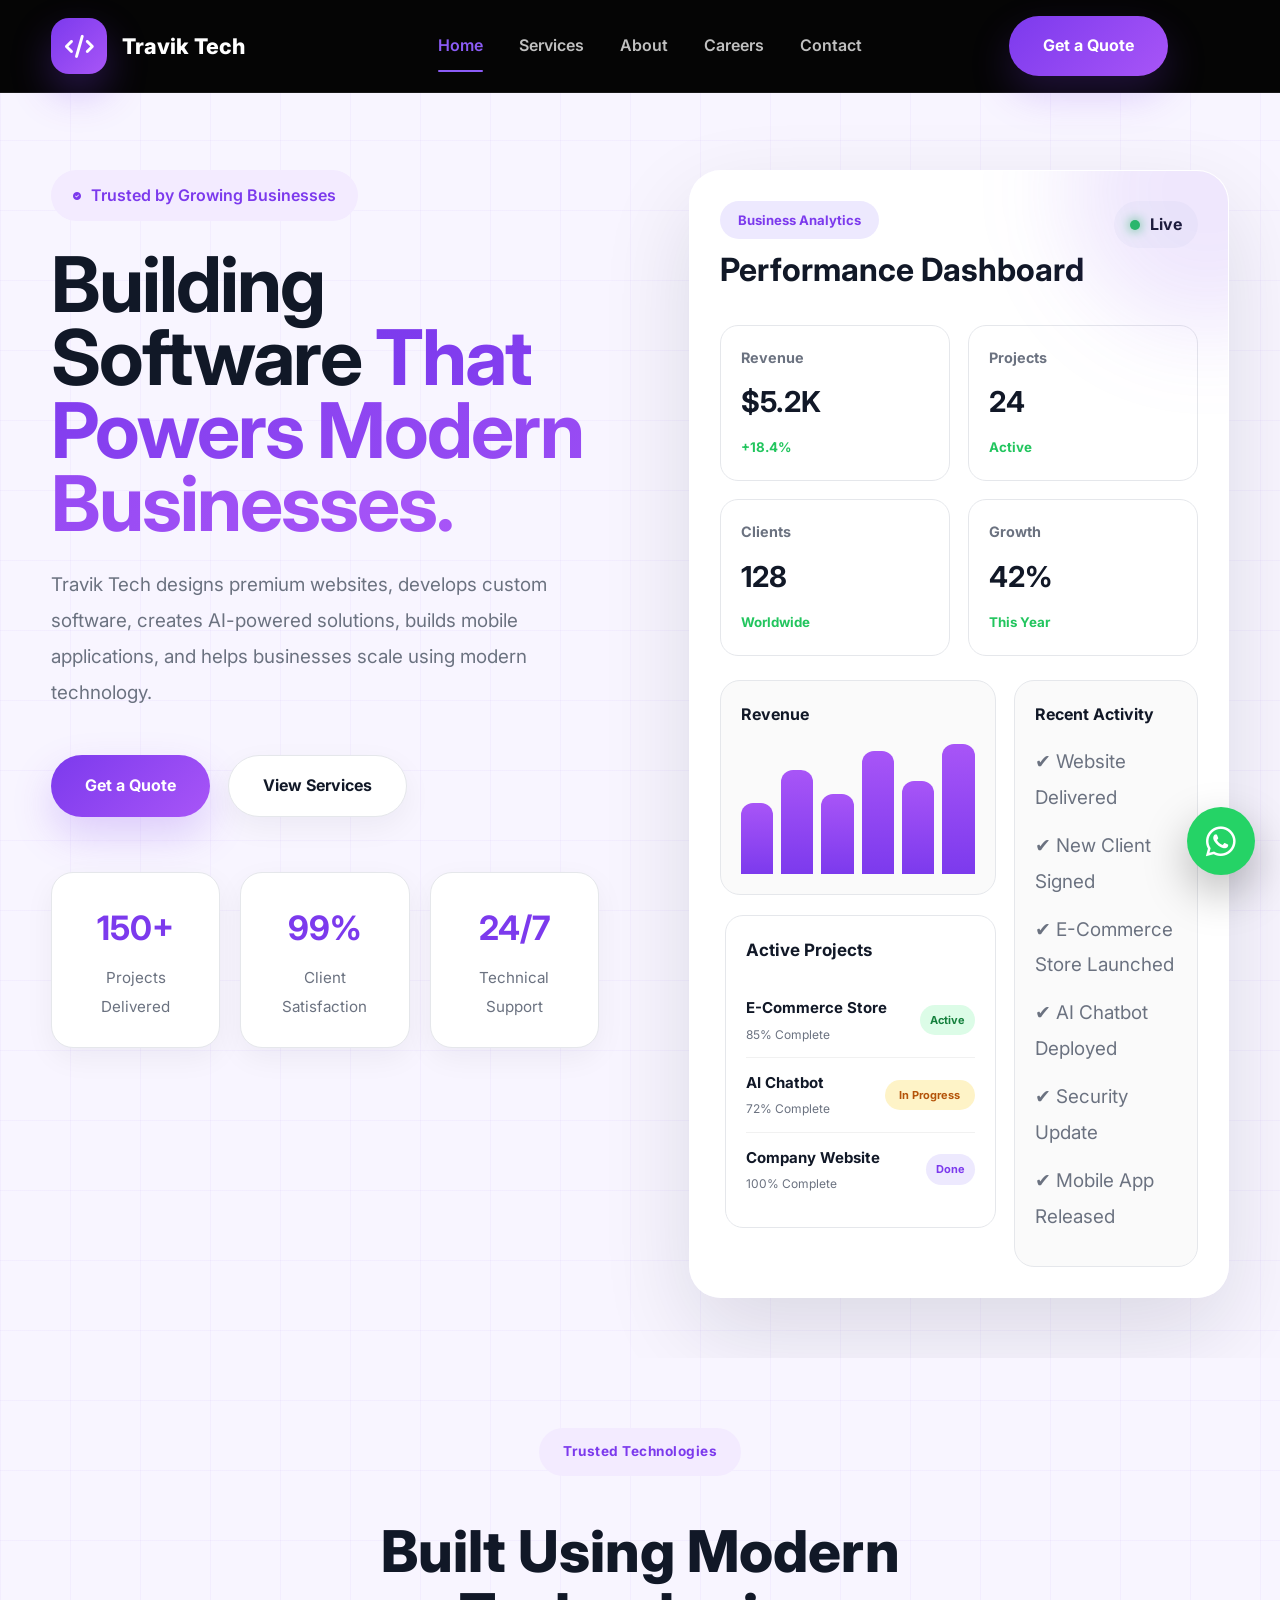
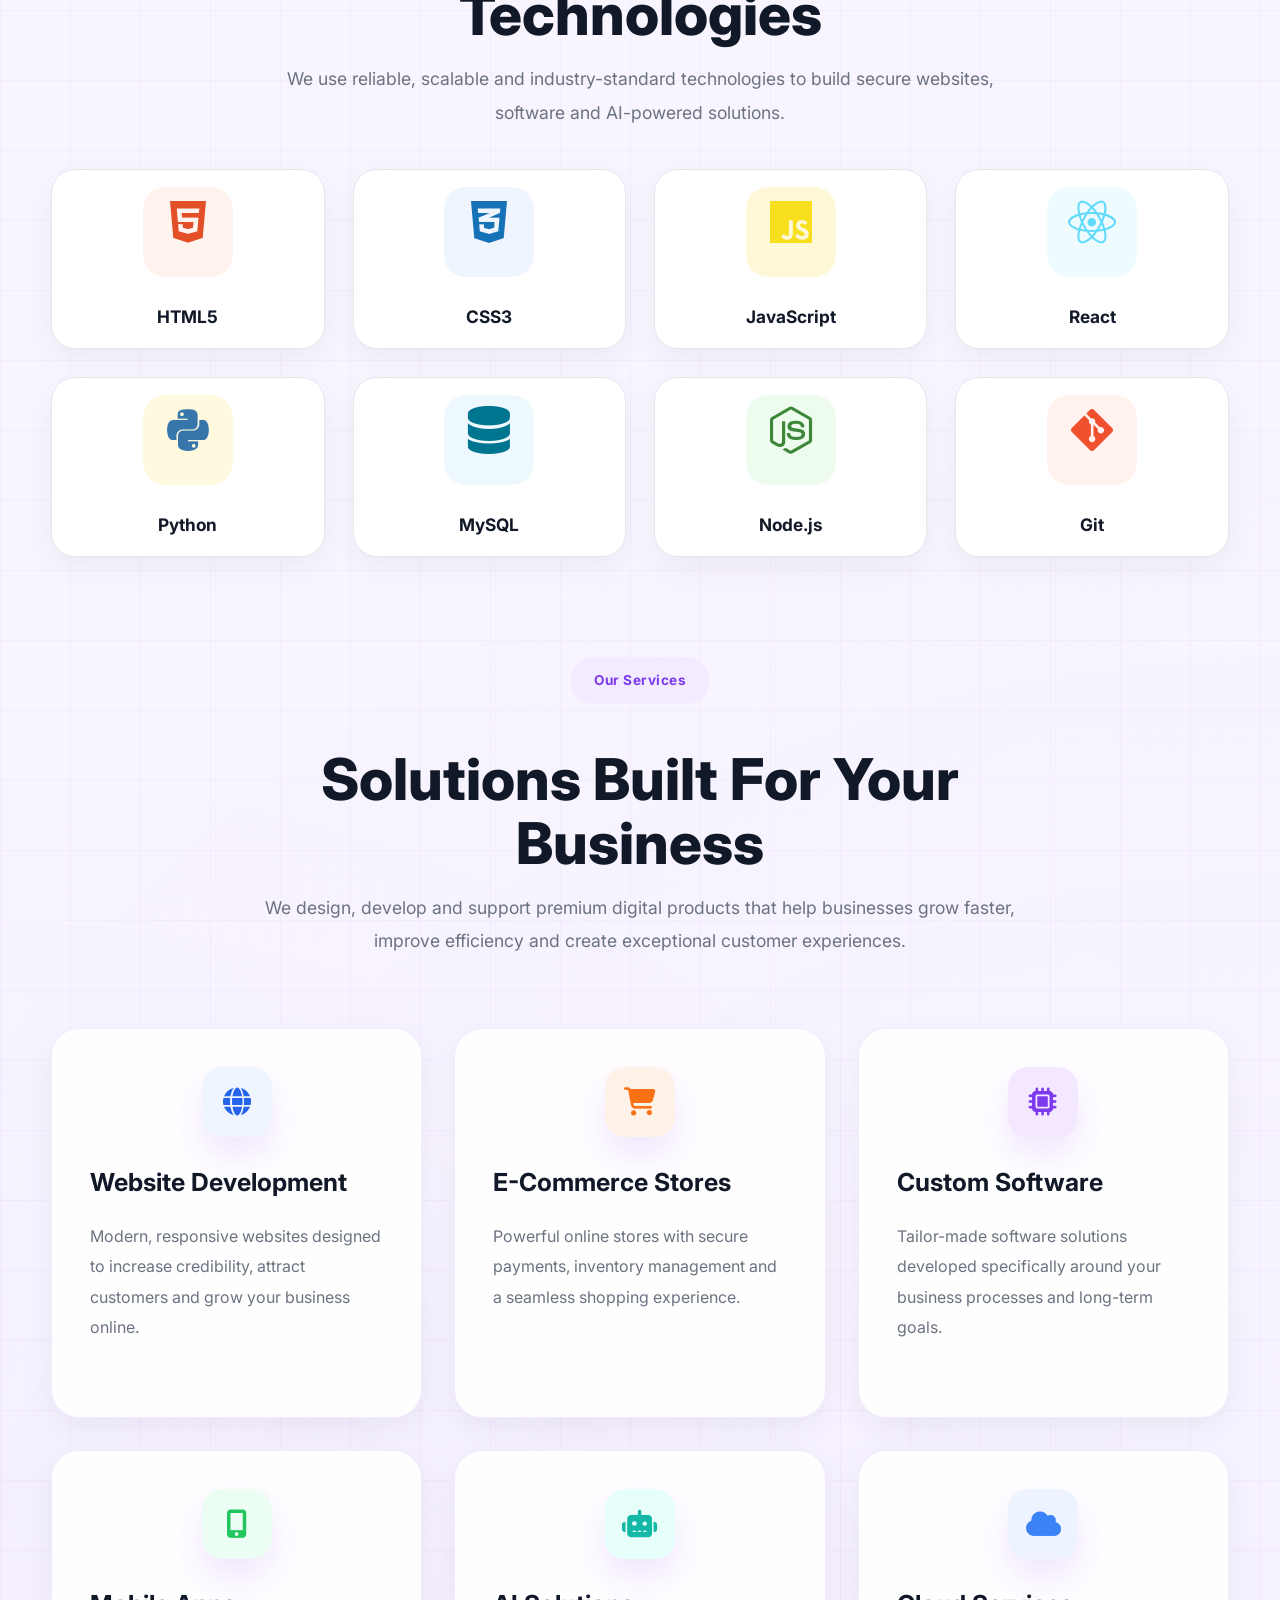
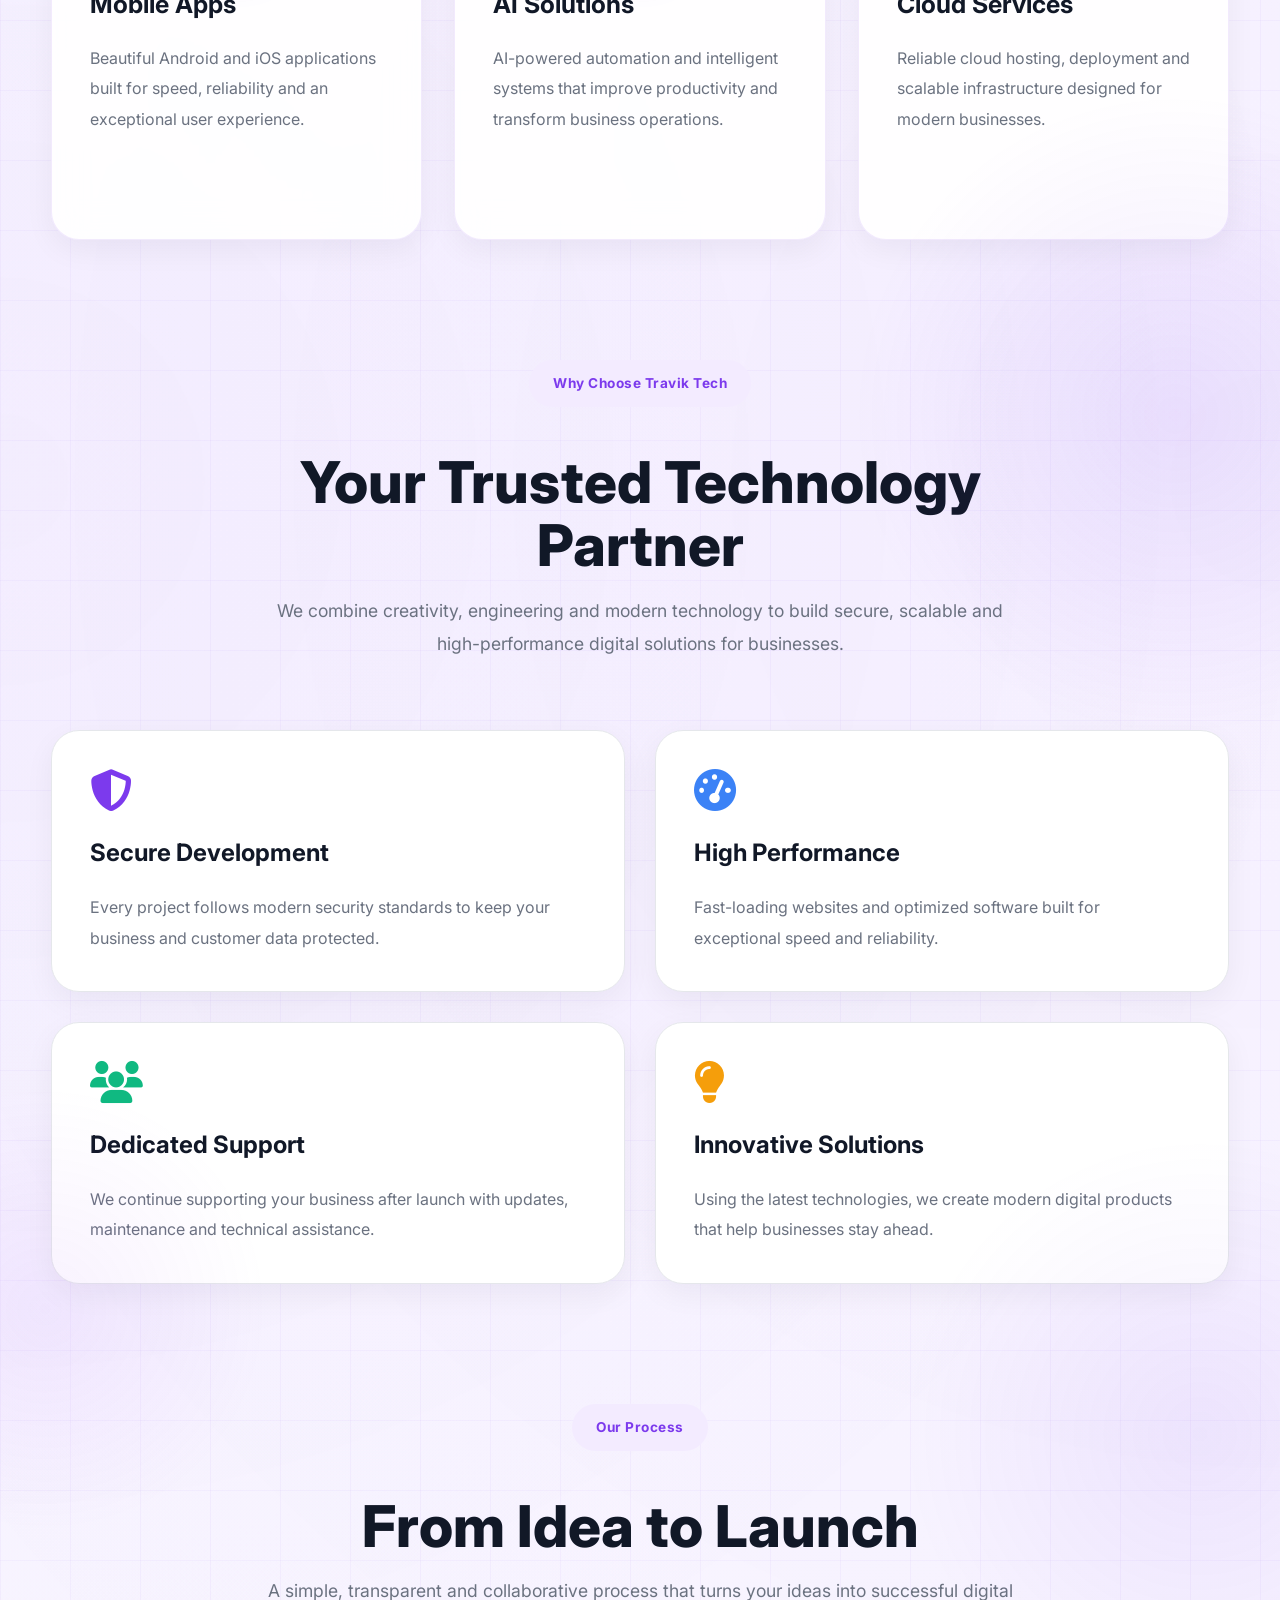
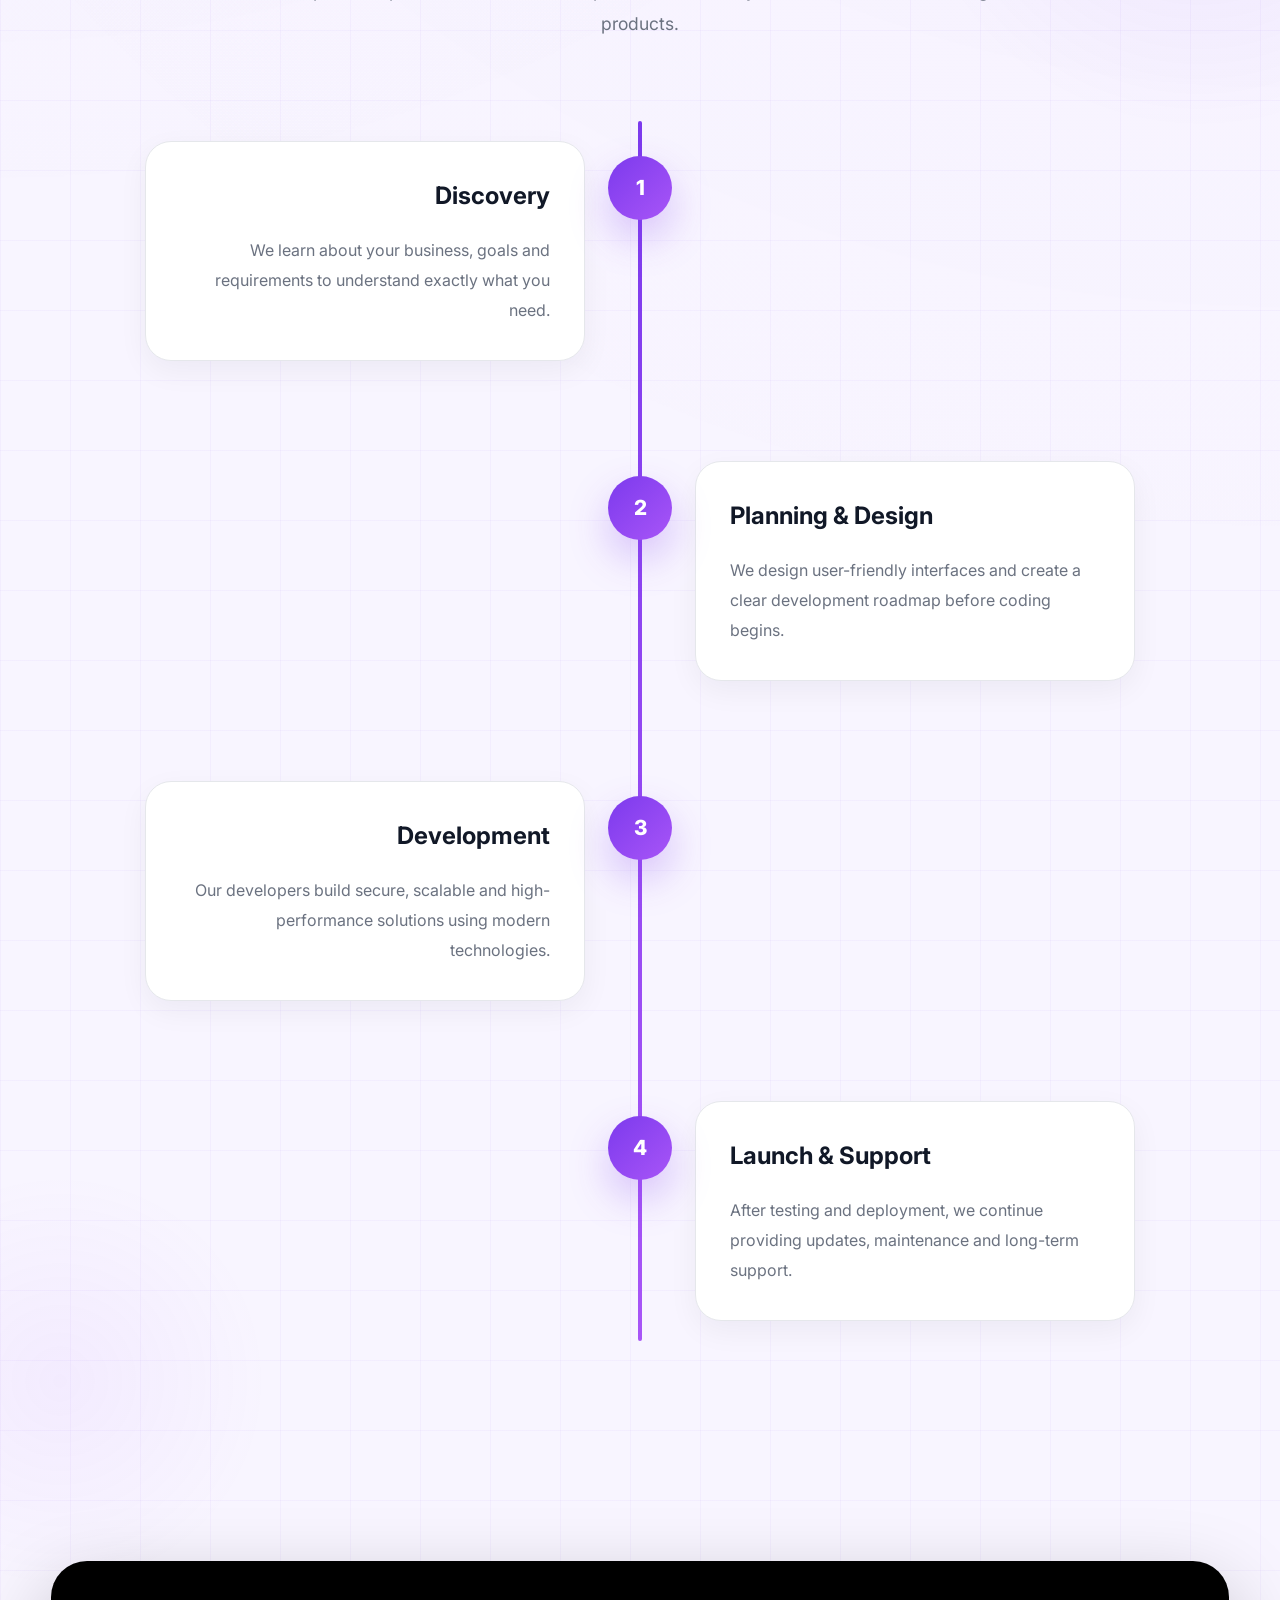
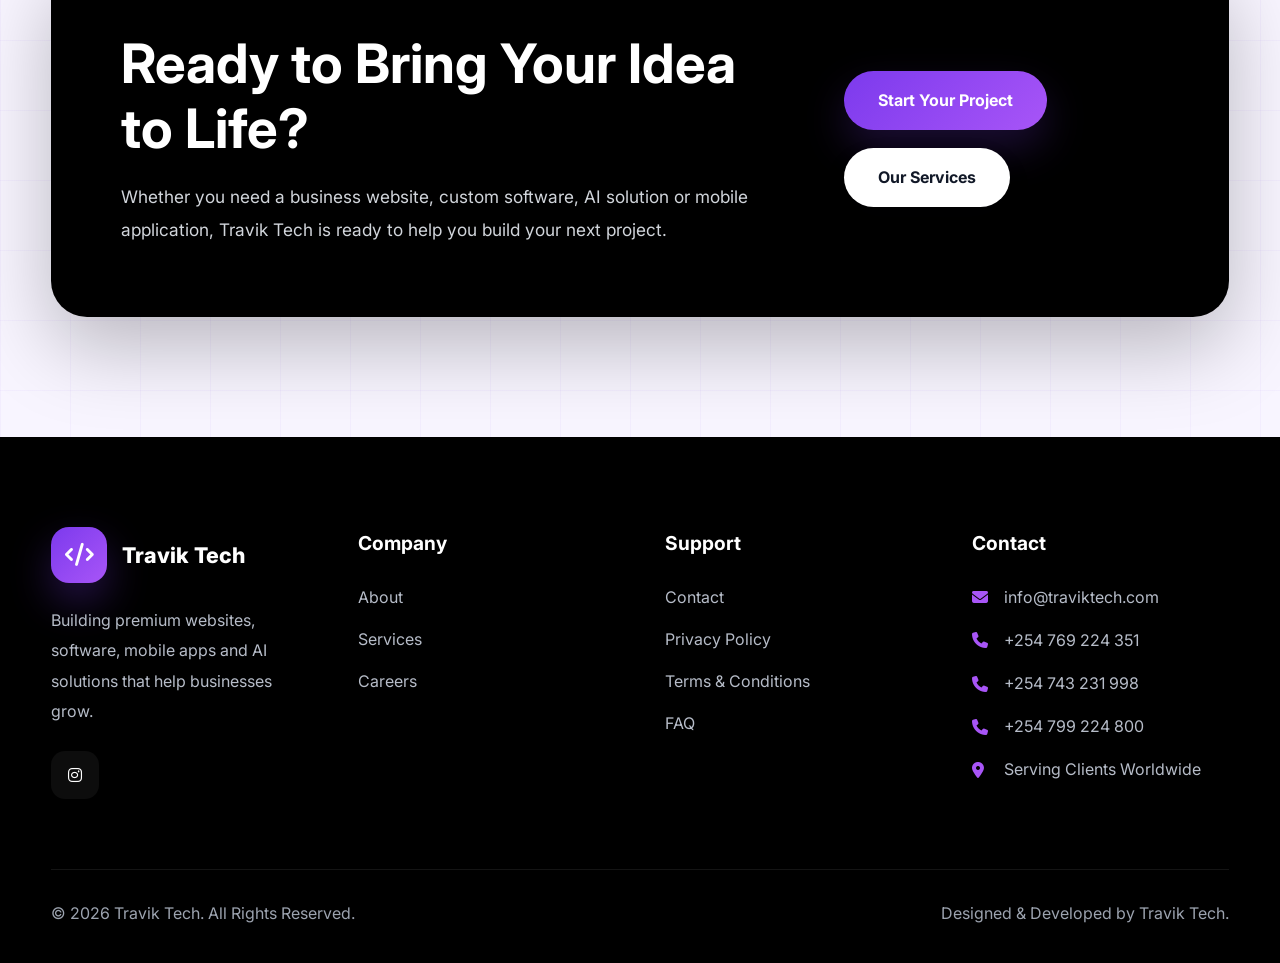
==== index.html @ 3df47d33 "Initial Travik Tech website" ====
<!DOCTYPE html>
<html lang="en">

<head>

<meta charset="UTF-8">

<meta name="viewport" content="width=device-width, initial-scale=1.0">

<title>Travik Tech | Premium Software Development Company</title>

<meta name="description" content="Travik Tech builds modern websites, software, AI solutions and digital platforms for businesses worldwide.">

<link rel="preconnect" href="https://fonts.googleapis.com">

<link rel="preconnect" href="https://fonts.gstatic.com" crossorigin>

<link href="https://fonts.googleapis.com/css2?family=Inter:wght@300;400;500;600;700;800;900&display=swap" rel="stylesheet">

<link rel="stylesheet" href="https://cdnjs.cloudflare.com/ajax/libs/font-awesome/6.6.0/css/all.min.css">

<link rel="stylesheet" href="css/styles.css">

</head>

<body>

<!-- ==========================================
                HEADER
========================================== -->

<header class="site-header">

<div class="container header-inner">

<a href="index.html" class="brand">

<div class="brand-mark">

<i class="fa-solid fa-code"></i>

</div>

<span>Travik Tech</span>

</a>

<nav class="nav-menu">

<a class="active" href="index.html">Home</a>

<a href="services.html">Services</a>

<a href="about.html">About</a>

<a href="careers.html">Careers</a>

<a href="contact.html">Contact</a>

</nav>

<div class="header-buttons">


<a href="contact.html" class="button button-primary">

Get a Quote

</a>

</div>

<button class="nav-toggle">

<i class="fa-solid fa-bars"></i>

</button>

</div>

</header>

<main>

<!-- ==========================================
                    HERO
========================================== -->

<section class="hero">

<div class="container hero-grid">

<div class="hero-content">

<div class="hero-badge">

<i class="fa-solid fa-circle-check"></i>

Trusted by Growing Businesses

</div>

<h1>

Building Software

<span>

That Powers Modern Businesses.

</span>

</h1>

<p>

Travik Tech designs premium websites,
develops custom software,
creates AI-powered solutions,
builds mobile applications,
and helps businesses scale using modern technology.

</p>

<div class="hero-buttons">

<a href="contact.html" class="button button-primary">

Get a Quote

</a>

<a href="services.html" class="button button-secondary">

View Services

</a>

</div>

<div class="hero-stats">

<div class="hero-stat">

<h2>150+</h2>

<p>Projects Delivered</p>

</div>

<div class="hero-stat">

<h2>99%</h2>

<p>Client Satisfaction</p>

</div>

<div class="hero-stat">

<h2>24/7</h2>

<p>Technical Support</p>

</div>

</div>

</div>

<!-- ==========================================
                DASHBOARD
========================================== -->

<div class="hero-dashboard">

    <div class="dashboard-window">

        <div class="dashboard-header">

            <div>

                <span class="dashboard-badge">
                    Business Analytics
                </span>

                <h3>Performance Dashboard</h3>

            </div>

            <div class="dashboard-live">
                <span></span>
                Live
            </div>

        </div>

        <div class="metric-grid">

            <div class="metric-card">
                <h4>Revenue</h4>
                <h2>$5.2K</h2>
                <small>+18.4%</small>
            </div>

            <div class="metric-card">
                <h4>Projects</h4>
                <h2>24</h2>
                <small>Active</small>
            </div>

            <div class="metric-card">
                <h4>Clients</h4>
                <h2>128</h2>
                <small>Worldwide</small>
            </div>

            <div class="metric-card">
                <h4>Growth</h4>
                <h2>42%</h2>
                <small>This Year</small>
            </div>

        </div>

     <div class="dashboard-bottom">

    <!-- LEFT COLUMN -->
    <div class="dashboard-left">

        <div class="mini-chart">

            <h4>Revenue</h4>

            <div class="bars">
                <span style="height:55%"></span>
                <span style="height:80%"></span>
                <span style="height:62%"></span>
                <span style="height:95%"></span>
                <span style="height:72%"></span>
                <span style="height:100%"></span>
            </div>

        </div>

        <!-- ACTIVE PROJECTS -->
        <div class="dashboard-projects">

            <h4>Active Projects</h4>

            <div class="project-item">
                <div>
                    <strong>E-Commerce Store</strong>
                    <span>85% Complete</span>
                </div>
                <span class="project-status active">Active</span>
            </div>

            <div class="project-item">
                <div>
                    <strong>AI Chatbot</strong>
                    <span>72% Complete</span>
                </div>
                <span class="project-status progress">In Progress</span>
            </div>

            <div class="project-item">
                <div>
                    <strong>Company Website</strong>
                    <span>100% Complete</span>
                </div>
                <span class="project-status completed">Done</span>
            </div>

        </div>

    </div> <!-- END dashboard-left -->

    <!-- RIGHT COLUMN -->
    <div class="mini-activity">

        <h4>Recent Activity</h4>       
<p>✔ Website Delivered</p>
<p>✔ New Client Signed</p>
<p>✔ E-Commerce Store Launched</p>
<p>✔ AI Chatbot Deployed</p>
<p>✔ Security Update </p>
<p>✔ Mobile App Released</p>
    </div>

</div>
</div>
</section>
<!-- ==========================================
            TRUSTED TECHNOLOGIES
========================================== -->

<section class="trusted section">

<div class="container">

<div class="section-head">

<span class="section-label">

Trusted Technologies

</span>

<h2>

Built Using Modern Technologies

</h2>

<p>

We use reliable, scalable and industry-standard technologies to build secure websites, software and AI-powered solutions.

</p>
</div>
<div class="trusted-grid">

    <div class="trusted-card">
        <div class="tech-icon html">
            <i class="fab fa-html5"></i>
        </div>
        <span>HTML5</span>
    </div>

    <div class="trusted-card">
        <div class="tech-icon css">
            <i class="fab fa-css3-alt"></i>
        </div>
        <span>CSS3</span>
    </div>

    <div class="trusted-card">
        <div class="tech-icon js">
            <i class="fab fa-js"></i>
        </div>
        <span>JavaScript</span>
    </div>

    <div class="trusted-card">
        <div class="tech-icon react">
            <i class="fab fa-react"></i>
        </div>
        <span>React</span>
    </div>

    <div class="trusted-card">
        <div class="tech-icon python">
            <i class="fab fa-python"></i>
        </div>
        <span>Python</span>
    </div>

    <div class="trusted-card">
        <div class="tech-icon mysql">
            <i class="fas fa-database"></i>
        </div>
        <span>MySQL</span>
    </div>

    <div class="trusted-card">
        <div class="tech-icon node">
            <i class="fab fa-node-js"></i>
        </div>
        <span>Node.js</span>
    </div>

    <div class="trusted-card">
        <div class="tech-icon git">
            <i class="fab fa-git-alt"></i>
        </div>
        <span>Git</span>
    </div>

</div>

</div>

</section>
<!-- ==========================================
                SERVICES
========================================== -->

<section id="services" class="services section">

<div class="container">

<div class="section-head">

<span class="section-label">
Our Services
</span>

<h2>
Solutions Built For Your Business
</h2>

<p>
We design, develop and support premium digital products that help businesses grow faster, improve efficiency and create exceptional customer experiences.
</p>

</div>

<div class="services-grid">

<!-- Card 1 -->

<article class="service-box">

<div class="service-icon website">
<i class="fa-solid fa-globe"></i>
</div>

<h3>Website Development</h3>

<p>
Modern, responsive websites designed to increase credibility, attract customers and grow your business online.
</p>
</article>

<!-- Card 2 -->

<article class="service-box">

<div class="service-icon ecommerce">
<i class="fa-solid fa-cart-shopping"></i>
</div>

<h3>E-Commerce Stores</h3>

<p>
Powerful online stores with secure payments, inventory management and a seamless shopping experience.
</p>
</article>

<!-- Card 3 -->

<article class="service-box">

<div class="service-icon software">
<i class="fa-solid fa-microchip"></i>
</div>

<h3>Custom Software</h3>

<p>
Tailor-made software solutions developed specifically around your business processes and long-term goals.
</p>
</article>

<!-- Card 4 -->

<article class="service-box">

<div class="service-icon mobile">
<i class="fa-solid fa-mobile-screen-button"></i>
</div>

<h3>Mobile Apps</h3>

<p>
Beautiful Android and iOS applications built for speed, reliability and an exceptional user experience.
</p>
</article>

<!-- Card 5 -->

<article class="service-box">

<div class="service-icon ai">
<i class="fa-solid fa-robot"></i>
</div>

<h3>AI Solutions</h3>

<p>
AI-powered automation and intelligent systems that improve productivity and transform business operations.
</p>
</article>

<!-- Card 6 -->

<article class="service-box">

<div class="service-icon cloud">
<i class="fa-solid fa-cloud"></i>
</div>

<h3>Cloud Services</h3>

<p>
Reliable cloud hosting, deployment and scalable infrastructure designed for modern businesses.
</p>
</article>

</div>

</div>

</section>
<!-- ==========================================
                WHY CHOOSE US
========================================== -->

<section class="why-us section">

<div class="container">

<div class="section-head">

<span class="section-label">

Why Choose Travik Tech

</span>

<h2>

Your Trusted Technology Partner

</h2>

<p>

We combine creativity, engineering and modern technology to build secure, scalable and high-performance digital solutions for businesses.

</p>

</div>

<div class="why-grid">

<article class="why-card">

<div class="why-icon">

<i class="fa-solid fa-shield-halved"></i>

</div>

<h3>Secure Development</h3>

<p>

Every project follows modern security standards to keep your business and customer data protected.

</p>

</article>

<article class="why-card">

<div class="why-icon">

<i class="fa-solid fa-gauge-high"></i>

</div>

<h3>High Performance</h3>

<p>

Fast-loading websites and optimized software built for exceptional speed and reliability.

</p>

</article>

<article class="why-card">

<div class="why-icon">

<i class="fa-solid fa-users"></i>

</div>

<h3>Dedicated Support</h3>

<p>

We continue supporting your business after launch with updates, maintenance and technical assistance.

</p>

</article>

<article class="why-card">

<div class="why-icon">

<i class="fa-solid fa-lightbulb"></i>

</div>

<h3>Innovative Solutions</h3>

<p>

Using the latest technologies, we create modern digital products that help businesses stay ahead.

</p>

</article>

</div>

</div>

</section>

<!-- ==========================================
                OUR PROCESS
========================================== -->

<section class="process section">

<div class="container">

<div class="section-head">

<span class="section-label">

Our Process

</span>

<h2>

From Idea to Launch

</h2>

<p>

A simple, transparent and collaborative process that turns your ideas into successful digital products.

</p>

</div>

<div class="process-timeline">

<div class="process-step">

<div class="process-number">1</div>

<div class="process-card">

<h3>Discovery</h3>

<p>

We learn about your business, goals and requirements to understand exactly what you need.

</p>

</div>

</div>

<div class="process-step">

<div class="process-number">2</div>

<div class="process-card">

<h3>Planning & Design</h3>

<p>

We design user-friendly interfaces and create a clear development roadmap before coding begins.

</p>

</div>

</div>

<div class="process-step">

<div class="process-number">3</div>

<div class="process-card">

<h3>Development</h3>

<p>

Our developers build secure, scalable and high-performance solutions using modern technologies.

</p>

</div>

</div>

<div class="process-step">

<div class="process-number">4</div>

<div class="process-card">

<h3>Launch & Support</h3>

<p>

After testing and deployment, we continue providing updates, maintenance and long-term support.

</p>

</div>

</div>

</div>

</div>

</section>
<!-- ==========================================
                CALL TO ACTION
========================================== -->

<section class="cta">

<div class="container">

<div class="cta-panel">

<div>

<h2>

Ready to Bring Your Idea to Life?

</h2>

<p>

Whether you need a business website, custom software, AI solution or mobile application, Travik Tech is ready to help you build your next project.

</p>

</div>

<div class="cta-buttons">

<a href="contact.html" class="button button-primary">

Start Your Project

</a>

<a href="services.html" class="button button-secondary">

Our Services

</a>

</div>

</div>

</div>

</section>

<!-- ==========================================
                    FOOTER
========================================== -->

<footer>

<div class="container">

<div class="footer-grid">

<div>

<a href="index.html" class="brand">

<div class="brand-mark">

<i class="fa-solid fa-code"></i>

</div>

<span>Travik Tech</span>

</a>

<p class="footer-about">

Building premium websites, software, mobile apps and AI solutions that help businesses grow.

</p>

<div class="footer-social">

<a href="#"><i class="fab fa-instagram"></i></a>

</div>

</div>

<div>

<h3 class="footer-title">Company</h3>

<div class="footer-links">

<a href="about.html">About</a>

<a href="services.html">Services</a>

<a href="careers.html">Careers</a>


</div>

</div>

<div>

<h3 class="footer-title">Support</h3>

<div class="footer-links">

<a href="contact.html">Contact</a>

<a href="#">Privacy Policy</a>

<a href="#">Terms & Conditions</a>

<a href="#">FAQ</a>

</div>

</div>

<div>

<h3 class="footer-title">Contact</h3>

<div class="footer-contact">

<p>

<i class="fa-solid fa-envelope"></i>

info@traviktech.com

</p>

<p>

<i class="fa-solid fa-phone"></i>

+254 769 224 351

</p>
<p>
    <i class="fa-solid fa-phone"></i>
    +254 743 231 998
</p>
<p>
    <i class="fa-solid fa-phone"></i>
    +254 799 224 800 
</p>

<p>

<i class="fa-solid fa-location-dot"></i>

Serving Clients Worldwide

</p>

</div>

</div>

</div>

<div class="footer-bottom">

<p>

© 2026 Travik Tech. All Rights Reserved.

</p>

<p>

Designed & Developed by Travik Tech.

</p>

</div>

</div>

</footer>

<!-- ==========================================
            WHATSAPP FLOATING CHAT
========================================== -->

<div class="whatsapp-container">

<button class="whatsapp-button" onclick="toggleWhatsApp()">

<i class="fa-brands fa-whatsapp"></i>

</button>

<div class="whatsapp-popup" id="whatsappPopup">

<div class="whatsapp-header">

<div class="whatsapp-avatar">

<i class="fa-solid fa-code"></i>

</div>

<div class="whatsapp-info">

<h4>Travik Tech</h4>

<small>

<span class="online-dot"></span>

Typically replies within a few minutes

</small>

</div>

<div class="whatsapp-close" onclick="toggleWhatsApp()">

<i class="fa-solid fa-xmark"></i>

</div>

</div>

<div class="whatsapp-body">

<p>

👋 Hi! Need a website, software, mobile app or AI solution?

<br><br>

We're online and usually reply within a few minutes.

</p>

<a href="https://wa.me/254769224351"

target="_blank"

class="whatsapp-chat-btn">

<i class="fa-brands fa-whatsapp"></i>

Start Chat on WhatsApp

</a>

</div>

</div>

</div>

<script src="js/main.js"></script>

</main>

</body>

</html>
---- css/styles.css ----
/*=========================================================
                    TRAVIK TECH
                PREMIUM STYLESHEET
                    VERSION 3.0
=========================================================*/


/*=========================================================
                    GOOGLE FONT
=========================================================*/

@import url('https://fonts.googleapis.com/css2?family=Inter:wght@100;200;300;400;500;600;700;800;900&display=swap');


/*=========================================================
                    CSS VARIABLES
=========================================================*/

:root{

    --primary:#7c3aed;
    --primary-light:#a855f7;
    --primary-dark:#5b21b6;

    --black:#0f172a;
    --white:#ffffff;

    --surface:#f8fafc;
    --surface-2:#ffffff;

    --text:#111827;
    --text-light:#6b7280;

    --border:#e5e7eb;

    --success:#22c55e;
    --danger:#ef4444;

    --radius:22px;

    --transition:.35s ease;

    --shadow-sm:
    0 10px 30px rgba(15,23,42,.05);

    --shadow:
    0 20px 60px rgba(15,23,42,.08);

    --shadow-purple:
    0 25px 70px rgba(124,58,237,.18);

}


/*=========================================================
                        RESET
=========================================================*/

*{

    margin:0;
    padding:0;
    box-sizing:border-box;

}

html{

    scroll-behavior:smooth;

}

body{

    font-family:"Inter",sans-serif;

    color:var(--text);

    line-height:1.7;

    overflow-x:hidden;

    background:

radial-gradient(circle at left center,
rgba(124,58,237,.04),
transparent 35%),

radial-gradient(circle at right center,
rgba(168,85,247,.03),
transparent 45%),

linear-gradient(
rgba(124,58,237,.04) 1px,
transparent 1px),

linear-gradient(
90deg,
rgba(124,58,237,.04) 1px,
transparent 1px),

#f8f5ff;

    background-size:

    auto,
    auto,
    70px 70px,
    70px 70px,
    auto;

}

img{

    display:block;
    max-width:100%;

}

a{

    color:inherit;
    text-decoration:none;

}

ul{

    list-style:none;

}

button{

    border:none;
    outline:none;
    cursor:pointer;
    background:none;
    font-family:inherit;

}

input,
textarea,
select{

    font-family:inherit;
    outline:none;

}

textarea{

    resize:vertical;

}


/*=========================================================
                    GLOBAL
=========================================================*/

.container{

    width:min(1220px,92%);
    margin:auto;

}

.section{

    padding:120px 0;

}

.section-head{

    max-width:760px;
    margin:0 auto 70px;
    text-align:center;

}

.section-label{

    display:inline-flex;
    justify-content:center;
    align-items:center;

    padding:10px 24px;

    border-radius:999px;

    background:rgba(124,58,237,.10);

    color:var(--primary);

    font-size:.92rem;

    font-weight:700;

}

.section-head h2{

    font-size:clamp(2.5rem,5vw,3.8rem);

    line-height:1.15;

    margin:22px 0;

    color:var(--text);

}

.section-head p{

    font-size:1.12rem;

    color:var(--text-light);

    line-height:1.9;

}


/*=========================================================
                    COMMON
=========================================================*/

::selection{

    background:var(--primary);

    color:#ffffff;

}

::-webkit-scrollbar{

    width:10px;

}

::-webkit-scrollbar-track{

    background:#f4f4f4;

}

::-webkit-scrollbar-thumb{

    background:linear-gradient(
    var(--primary),
    var(--primary-light));

    border-radius:999px;

}

::-webkit-scrollbar-thumb:hover{

    background:var(--primary-dark);

}
/*=========================================================
                    HEADER
=========================================================*/

.site-header{

    position:fixed;

    top:0;
    left:0;

    width:100%;

    z-index:1000;

    background:rgba(248,245,255,.88);

    backdrop-filter:blur(20px);

    -webkit-backdrop-filter:blur(20px);

    border-bottom:1px solid rgba(15,23,42,.05);

    transition:.35s ease;

}

.site-header.scrolled{

     background:#f8f5ff;


    box-shadow:
    0 15px 40px rgba(15,23,42,.08);

}

/*=========================================================
                    HEADER LAYOUT
=========================================================*/

.header-inner{

    display:grid;

    grid-template-columns:240px 1fr auto;

    align-items:center;

    gap:40px;

    height:92px;

}

/*=========================================================
                        LOGO
=========================================================*/

.brand{

    display:flex;

    align-items:center;

    gap:15px;

    font-size:1.35rem;

    font-weight:800;

    color:var(--text);

}

.brand-mark{

    width:56px;

    height:56px;

    border-radius:18px;

    display:flex;

    justify-content:center;

    align-items:center;

    color:#ffffff;

    font-size:23px;

    background:linear-gradient(
        135deg,
        var(--primary),
        var(--primary-light)
    );

    box-shadow:
    0 18px 40px rgba(124,58,237,.30);

}

.brand:hover .brand-mark{

    transform:rotate(-8deg);

    transition:.35s;

}

/*=========================================================
                    NAVIGATION
=========================================================*/

.nav-menu{

    display:flex;

    justify-content:center;

    align-items:center;

    gap:38px;

}

.nav-menu a{

    position:relative;

    font-size:1rem;

    font-weight:600;

    color:var(--text);

    transition:.3s;

}

.nav-menu a:hover{

    color:var(--primary);

}

.nav-menu a.active{

    color:var(--primary);

}

.nav-menu a::after{

    content:"";

    position:absolute;

    left:0;

    bottom:-10px;

    width:100%;

    height:2px;

    border-radius:20px;

    background:linear-gradient(
        90deg,
        var(--primary),
        var(--primary-light)
    );

    transform:scaleX(0);

    transform-origin:left;

    transition:.35s;

}

.nav-menu a:hover::after,

.nav-menu a.active::after{

    transform:scaleX(1);

}

/*=========================================================
                HEADER BUTTONS
=========================================================*/

.header-buttons{

    display:flex;

    align-items:center;

    gap:14px;

}

/*=========================================================
                    BUTTONS
=========================================================*/

.button{

    display:inline-flex;

    justify-content:center;

    align-items:center;

    gap:10px;

    padding:16px 34px;

    border-radius:999px;

    font-weight:700;

    transition:.35s;

}

.button-primary{

    color:#ffffff;

    background:linear-gradient(
        135deg,
        var(--primary),
        var(--primary-light)
    );

    box-shadow:
    0 18px 40px rgba(124,58,237,.22);

}

.button-primary:hover{

    transform:translateY(-4px);

}

.button-secondary{

    background:#ffffff;

    color:var(--text);

    border:1px solid var(--border);

    box-shadow:var(--shadow-sm);

}

.button-secondary:hover{

    transform:translateY(-4px);

}

/*=========================================================
                MOBILE NAV
=========================================================*/

.nav-toggle{

    display:none;

    width:50px;

    height:50px;

    border-radius:16px;

    background:#ffffff;

    border:1px solid var(--border);

    box-shadow:var(--shadow-sm);

    justify-content:center;

    align-items:center;

    font-size:21px;

}

/*=========================================================
                RESPONSIVE
=========================================================*/

@media(max-width:1024px){

    .header-inner{

        grid-template-columns:1fr auto;

    }

    .nav-menu{

        display:none;

    }

    .header-buttons{

        display:none;

    }

    .nav-toggle{

        display:flex;

    }

}
/*=========================================================
                        HERO
=========================================================*/

.hero{

    position:relative;

    padding-top:170px;

    padding-bottom:120px;

    overflow:hidden;

}

/*=========================================================
                    HERO GRID
=========================================================*/

.hero-grid{

    display:grid;

    grid-template-columns:1.05fr .95fr;

    gap:90px;

    align-items:start;

}

/*=========================================================
                    HERO CONTENT
=========================================================*/

.hero-content{

    max-width:670px;

}

.hero-badge{

    display:inline-flex;

    align-items:center;

    gap:10px;

    padding:12px 24px;

    border-radius:999px;

    background:rgba(124,58,237,.10);

    color:var(--primary);

    font-weight:700;

    margin-bottom:30px;

}

.hero-badge i{

    color:var(--primary);

}

.hero h1{

    font-size:clamp(3.5rem,6vw,5.2rem);

    line-height:.95;

    letter-spacing:-2px;

    margin-bottom:26px;

    color:var(--text);

}

.hero h1 span{

    background:linear-gradient(
        135deg,
        var(--primary),
        var(--primary-light)
    );

    background-clip:text;

    -webkit-background-clip:text;

    color:transparent;

    -webkit-text-fill-color:transparent;

}

.hero p{

    font-size:1.18rem;

    color:var(--text-light);

    line-height:1.9;

    margin-bottom:45px;

    max-width:620px;

}

/*=========================================================
                    HERO BUTTONS
=========================================================*/

.hero-buttons{

    display:flex;

    flex-wrap:wrap;

    gap:18px;

    margin-bottom:55px;

}

/*=========================================================
                    HERO STATS
=========================================================*/

.hero-stats{

    display:grid;

    grid-template-columns:repeat(3,1fr);

    gap:20px;

}

.hero-stat{

    background:#ffffff;

    border:1px solid var(--border);

    border-radius:22px;

    padding:26px;

    text-align:center;

    box-shadow:var(--shadow-sm);

    transition:.35s;

}

.hero-stat:hover{

    transform:translateY(-8px);

    box-shadow:var(--shadow-purple);

}

.hero-stat h2{

    font-size:2.1rem;

    color:var(--primary);

    margin-bottom:8px;

}

.hero-stat p{

    margin:0;

    font-size:.95rem;

    color:var(--text-light);

}

/*=========================================================
                    RESPONSIVE
=========================================================*/

@media(max-width:992px){

    .hero{

        padding-top:150px;

    }

    .hero-grid{

        grid-template-columns:1fr;

        gap:70px;

    }

    .hero-content{

        margin:auto;

        text-align:center;

    }

    .hero-buttons{

        justify-content:center;

    }

}

@media(max-width:768px){

    .hero-stats{

        grid-template-columns:1fr;

    }

}
/*=========================================================
                    HERO DASHBOARD
=========================================================*/

.hero-dashboard{

    display:flex;

    justify-content:flex-end;

    align-items:center;

}

.dashboard-window{

    position:relative;

    width:100%;

    max-width:570px;

    background:rgba(255,255,255,.95);

    backdrop-filter:blur(24px);

    -webkit-backdrop-filter:blur(24px);

    border:1px solid rgba(255,255,255,.45);

    border-radius:32px;

    padding:30px;

    overflow:hidden;

    box-shadow:
        0 35px 90px rgba(15,23,42,.12);

    animation:dashboardFloat 6s ease-in-out infinite;

}

.dashboard-window::before{

    content:"";

    position:absolute;

    width:280px;

    height:280px;

    right:-120px;

    top:-120px;

    border-radius:50%;

    background:rgba(124,58,237,.12);

    filter:blur(45px);

}

/*=========================================================
                    HEADER
=========================================================*/

.dashboard-header{

    display:flex;

    justify-content:space-between;

    align-items:center;

    margin-bottom:30px;

}

.dashboard-badge{

    display:inline-block;

    padding:8px 18px;

    border-radius:999px;

    background:#ede9fe;

    color:var(--primary);

    font-size:.82rem;

    font-weight:700;

    margin-bottom:12px;

}

.dashboard-header h3{

    font-size:1.55rem;

    color:var(--text);

}

.dashboard-live{

    display:flex;

    align-items:center;

    gap:10px;

    padding:10px 16px;

    border-radius:999px;

    background:#f8fafc;

    font-weight:700;

    color:var(--text);

}

.dashboard-live span{

    width:10px;

    height:10px;

    border-radius:50%;

    background:#22c55e;

    box-shadow:0 0 12px #22c55e;

}

/*=========================================================
                    METRIC GRID
=========================================================*/

.metric-grid{

    display:grid;

    grid-template-columns:repeat(2,1fr);

    gap:18px;

    margin-bottom:24px;

}

.metric-card{

    background:#ffffff;

    border:1px solid var(--border);

    border-radius:18px;

    padding:20px;

    transition:.35s;

}

.metric-card:hover{

    transform:translateY(-6px);

    box-shadow:var(--shadow-purple);

}

.metric-card h4{

    font-size:.9rem;

    color:var(--text-light);

    margin-bottom:8px;

}

.metric-card h2{

    font-size:1.8rem;

    color:var(--text);

    margin-bottom:6px;

}

.metric-card small{

    color:#22c55e;

    font-weight:700;

}

/*=========================================================
                    BOTTOM SECTION
=========================================================*/

.dashboard-bottom{

    display:grid;

    grid-template-columns:1.2fr .8fr;

    gap:18px;

}

.mini-chart,
.mini-activity{

    background:#fafafa;

    border:1px solid var(--border);

    border-radius:20px;

    padding:20px;

    align-self: flex-start;

}

.mini-chart h4,
.mini-activity h4{

    margin-bottom:16px;

}

.bars{

    display:flex;

    align-items:flex-end;

    gap:8px;

    height:130px;

}

.bars span{

    flex:1;

    border-radius:12px 12px 0 0;

    background:linear-gradient(
        180deg,
        var(--primary-light),
        var(--primary)
    );

    transition:.35s;

}

.bars span:hover{

    transform:scaleY(1.08);

}

.mini-activity p{

    margin:12px 0;

    color:var(--text-light);

}

/*=========================================================
                FLOAT ANIMATION
=========================================================*/

@keyframes dashboardFloat{

    0%{

        transform:translateY(0);

    }

    50%{

        transform:translateY(-8px);

    }

    100%{

        transform:translateY(0);

    }

}

/*=========================================================
                RESPONSIVE
=========================================================*/

@media(max-width:992px){

    .hero-dashboard{

        justify-content:center;

    }

}

@media(max-width:768px){

    .metric-grid{

        grid-template-columns:1fr;

    }

    .dashboard-bottom{

        grid-template-columns:1fr;

    }

}
/*=========================================================
                TRUSTED TECHNOLOGIES
=========================================================*/

.trusted{

    position:relative;

    padding:120px 0;

}

.trusted-grid{

    display:grid;

    grid-template-columns:repeat(4,1fr);

    gap:28px;

    margin-top:70px;

}

/*=========================================================
                TECHNOLOGY CARD
=========================================================*/

.trusted-card{

    position:relative;

    background:#ffffff;

    border:1px solid var(--border);

    border-radius:24px;

    min-height:180px;

    display:flex;

    flex-direction:column;

    justify-content:center;

    align-items:center;

    text-align:center;

    overflow:hidden;

    transition:var(--transition);

    box-shadow:var(--shadow-sm);

}

.trusted-card::before{

    content:"";

    position:absolute;

    left:0;

    top:0;

    width:100%;

    height:4px;

    background:linear-gradient(
        90deg,
        var(--primary),
        var(--primary-light)
    );

    transform:scaleX(0);

    transform-origin:left;

    transition:.35s;

}

.trusted-card:hover{

    transform:translateY(-10px);

    border-color:#d8b4fe;

    box-shadow:var(--shadow-purple);

}

.trusted-card:hover::before{

    transform:scaleX(1);

}

/*=========================================================
                    ICON
=========================================================*/

.trusted-card i{

    font-size:3rem;

    color:var(--primary);

    margin-bottom:20px;

    transition:.35s;

}

.trusted-card:hover i{

    transform:scale(1.15) rotate(6deg);

}

/*=========================================================
                    TITLE
=========================================================*/

.trusted-card span{

    font-size:1.08rem;

    font-weight:700;

    color:var(--text);

}

/*=========================================================
                RESPONSIVE
=========================================================*/

@media(max-width:1100px){

    .trusted-grid{

        grid-template-columns:repeat(2,1fr);

    }

}

@media(max-width:700px){

    .trusted-grid{

        grid-template-columns:1fr;

    }

}
/*=========================================================
                    SERVICES
=========================================================*/

.services{

    position:relative;

    padding:90px 0;

}

/*=========================================================
                    GRID
=========================================================*/

.services-grid{

    display:grid;

    grid-template-columns:repeat(3,1fr);

    gap:30px;

    margin-top:70px;

    align-items:stretch;

}

/*=========================================================
                    SERVICE CARD
=========================================================*/

.service-box{

    position:relative;

    display:flex;

    flex-direction:column;

    background:rgba(255,255,255,.92);

    backdrop-filter:blur(16px);

    -webkit-backdrop-filter:blur(16px);

    border:1px solid rgba(124,58,237,.10);

    border-radius:28px;

    padding:38px;

    min-height:390px;

    overflow:hidden;

    transition:var(--transition);

    box-shadow:var(--shadow-sm);

}

.service-box::before{

    content:"";

    position:absolute;

    top:0;

    left:0;

    width:100%;

    height:5px;

    background:linear-gradient(
        90deg,
        var(--primary),
        var(--primary-light)
    );

    transform:scaleX(0);

    transform-origin:left;

    transition:.35s;

}

.service-box:hover{

    transform:translateY(-12px);

    border-color:#d8b4fe;

    box-shadow:var(--shadow-purple);

}

.service-box:hover::before{

    transform:scaleX(1);

}

/*=========================================================
                    ICON
=========================================================*/

.service-icon{

    width:74px;

    height:74px;

    display:flex;

    justify-content:center;

    align-items:center;

    border-radius:22px;

    margin-bottom:28px;

    background:linear-gradient(
        135deg,
        var(--primary),
        var(--primary-light)
    );

    color:#ffffff;

    font-size:30px;

    box-shadow:
    0 18px 35px rgba(124,58,237,.30);

    transition:.35s;

}

.service-box:hover .service-icon{

    transform:rotate(-8deg) scale(1.08);

}

/*=========================================================
                    TEXT
=========================================================*/

.service-box h3{

    font-size:1.55rem;

    margin-bottom:18px;

    color:var(--text);

}

.service-box p{

    color:var(--text-light);

    line-height:1.9;

    margin-bottom:30px;

}

/*=========================================================
                    LINK
=========================================================*/

.service-box a{

    display:inline-flex;

    align-items:center;

    gap:10px;

    margin-top:auto;

    color:var(--primary);

    font-weight:700;

    transition:.3s;

}

.service-box a i{

    transition:.3s;

}

.service-box:hover a{

    gap:18px;

}

.service-box:hover a i{

    transform:translateX(6px);

}

/*=========================================================
                    RESPONSIVE
=========================================================*/

@media(max-width:1100px){

    .services-grid{

        grid-template-columns:repeat(2,1fr);

    }

}

@media(max-width:768px){

    .services-grid{

        grid-template-columns:1fr;

    }

}
/*=========================================================
                WHY CHOOSE TRAVIK TECH
=========================================================*/

.why-us{

    position:relative;

    background:transparent;

    padding:90px 0;

}

.why-us::before{

    content:"";

    position:absolute;

    width:650px;

    height:650px;

    top:-220px;

    right:-220px;

    border-radius:50%;

    background:radial-gradient(
        circle,
        rgba(124,58,237,.10),
        transparent 70%
    );

}

.why-us::after{

    content:"";

    position:absolute;

    width:450px;

    height:450px;

    left:-180px;

    bottom:-180px;

    border-radius:50%;

    background:radial-gradient(
        circle,
        rgba(168,85,247,.08),
        transparent 70%
    );

}

.why-us .section-label{

    background:rgba(124,58,237,.10);

    color:var(--primary);

}

.why-us .section-head h2{

    color:var(--text);

}

.why-us .section-head p{

    color:var(--text-light);

}
/*=========================================================
                    GRID
=========================================================*/

.why-grid{

    display:grid;

    grid-template-columns:repeat(2,1fr);

    gap:30px;

    margin-top:70px;

}

/*=========================================================
                    CARD
=========================================================*/

.why-card{

    position:relative;

    background:#ffffff;

    border:1px solid var(--border);

    border-radius:28px;

    padding:38px;

    transition:.35s;

    overflow:hidden;

    box-shadow:var(--shadow-sm);

}

.why-card::before{

    content:"";

    position:absolute;

    top:0;

    left:0;

    width:100%;

    height:4px;

    background:linear-gradient(
        90deg,
        var(--primary),
        var(--primary-light)
    );

    transform:scaleX(0);

    transform-origin:left;

    transition:.35s;

}

.why-card:hover{

    transform:translateY(-12px);

    border-color:#d8b4fe;

    box-shadow:var(--shadow-purple);

}

.why-card:hover::before{

    transform:scaleX(1);

}
/*=========================================================
                    ICON
=========================================================*/

.why-icon{

    margin-bottom:22px;

    display:flex;

    align-items:center;

    justify-content:flex-start;

}

.why-icon i{

    font-size:42px;

    transition:.35s;

}

.why-card:nth-child(1) .why-icon i{
    color:#7c3aed; /* Purple */
}

.why-card:nth-child(2) .why-icon i{
    color:#3b82f6; /* Blue */
}

.why-card:nth-child(3) .why-icon i{
    color:#10b981; /* Green */
}

.why-card:nth-child(4) .why-icon i{
    color:#f59e0b; /* Orange */
}

.why-card:hover .why-icon i{

    transform:scale(1.15);

}
/*=========================================================
                    TEXT
=========================================================*/

.why-card h3{

    color:var(--text);

    font-size:1.5rem;

    margin-bottom:18px;

}

.why-card p{

    color:var(--text-light);

    line-height:1.9;

}

/*=========================================================
                    RESPONSIVE
=========================================================*/

@media(max-width:900px){

    .why-grid{

        grid-template-columns:1fr;

    }

}
/*=========================================================
                    OUR PROCESS
=========================================================*/

.process{

    position:relative;

    padding:90px 0;

    background:transparent;

}

.process::before{

    content:"";

    position:absolute;

    width:600px;

    height:600px;

    right:-220px;

    top:-220px;

    border-radius:50%;

    background:radial-gradient(
        circle,
        rgba(124,58,237,.08),
        transparent 70%
    );

}

.process::after{

    content:"";

    position:absolute;

    width:420px;

    height:420px;

    left:-150px;

    bottom:-150px;

    border-radius:50%;

    background:radial-gradient(
        circle,
        rgba(168,85,247,.06),
        transparent 70%
    );

}

/*=========================================================
                    TIMELINE
=========================================================*/

.process-timeline{

    position:relative;

    max-width:1100px;

    margin:80px auto 0;

}

.process-timeline::before{

    content:"";

    position:absolute;

    left:50%;

    top:0;

    transform:translateX(-50%);

    width:4px;

    height:100%;

    border-radius:20px;

    background:linear-gradient(
        to bottom,
        var(--primary),
        var(--primary-light)
    );

}

/*=========================================================
                    STEP
=========================================================*/

.process-step{

    position:relative;

    width:50%;

    padding:20px 55px;

    margin-bottom:60px;

}

.process-step:nth-child(odd){

    left:0;

    text-align:right;

}

.process-step:nth-child(even){

    left:50%;

}

/*=========================================================
                    NUMBER
=========================================================*/

.process-number{

    position:absolute;

    top:35px;

    width:64px;

    height:64px;

    border-radius:50%;

    display:flex;

    justify-content:center;

    align-items:center;

    background:linear-gradient(
        135deg,
        var(--primary),
        var(--primary-light)
    );

    color:#ffffff;

    font-size:1.3rem;

    font-weight:800;

    box-shadow:0 18px 40px rgba(124,58,237,.28);

}

.process-step:nth-child(odd) .process-number{

    right:-32px;

}

.process-step:nth-child(even) .process-number{

    left:-32px;

}

/*=========================================================
                    CARD
=========================================================*/

.process-card{

    background:#ffffff;

    border:1px solid var(--border);

    border-radius:26px;

    padding:34px;

    transition:.35s;

    box-shadow:var(--shadow-sm);

}

.process-card:hover{

    transform:translateY(-10px);

    border-color:#d8b4fe;

    box-shadow:var(--shadow-purple);

}

.process-card h3{

    font-size:1.5rem;

    margin-bottom:18px;

    color:var(--text);

}

.process-card p{

    color:var(--text-light);

    line-height:1.9;

}

/*=========================================================
                    RESPONSIVE
=========================================================*/

@media(max-width:900px){

    .process-timeline::before{

        left:32px;

    }

    .process-step{

        width:100%;

        left:0 !important;

        text-align:left;

        padding-left:95px;

        padding-right:15px;

    }

    .process-number{

        left:0 !important;

    }

}
/*=========================================================
                    PORTFOLIO
=========================================================*/
.portfolio{

    position:relative;

    padding:90px 0;

    background:transparent;

}

.portfolio-grid{

    display:grid;

    grid-template-columns:repeat(2,1fr);

    gap:35px;

    margin-top:50px;

}

/*=========================================================
                    CARD
=========================================================*/

.portfolio-card{

    position:relative;

    background:#ffffff;

    border:1px solid var(--border);

    border-radius:30px;

    overflow:hidden;

    transition:.35s;

    box-shadow:var(--shadow-sm);

}

.portfolio-card:hover{

    transform:translateY(-12px);

    border-color:#d8b4fe;

    box-shadow:var(--shadow-purple);

}

/*=========================================================
                    IMAGE
=========================================================*/

.portfolio-image{

    position:relative;

    height:190px;

    display:flex;

    justify-content:center;

    align-items:center;

    background:linear-gradient(
        135deg,
        var(--primary),
        var(--primary-light)
    );

    overflow:hidden;

}

.portfolio-image::before{

    content:"";

    position:absolute;

    width:360px;

    height:360px;

    right:-120px;

    top:-120px;

    border-radius:50%;

    background:rgba(255,255,255,.12);

}

.portfolio-image i{

    font-size:90px;

    color:#ffffff;

    transition:.35s;

}

.portfolio-card:hover .portfolio-image i{

    transform:scale(1.1) rotate(5deg);

}

/*=========================================================
                    CONTENT
=========================================================*/

.portfolio-content{

    padding:28px;

}

.portfolio-content span{

    display:inline-flex;

    align-items:center;

    padding:8px 18px;

    border-radius:999px;

    background:#ede9fe;

    color:var(--primary);

    font-size:.9rem;

    font-weight:700;

    margin-bottom:20px;

}

.portfolio-content h3{

    font-size:1.7rem;

    margin-bottom:18px;

    color:var(--text);

}

.portfolio-content p{

    color:var(--text-light);

    line-height:1.9;

    margin-bottom:30px;

}

.portfolio-content a{

    display:inline-flex;

    align-items:center;

    gap:10px;

    color:var(--primary);

    font-weight:700;

    transition:.3s;

}

.portfolio-content a:hover{

    gap:18px;

}

.portfolio-content a i{

    transition:.3s;

}

.portfolio-content a:hover i{

    transform:translateX(6px);

}

/*=========================================================
                RESPONSIVE
=========================================================*/

@media(max-width:900px){

    .portfolio-grid{

        grid-template-columns:1fr;

    }

}
/*=========================================================
                    CALL TO ACTION
=========================================================*/

.cta{

    position:relative;

    padding:120px 0;

    background:transparent;

}

.cta-panel{

    position:relative;

    overflow:hidden;

    display:flex;

    justify-content:space-between;

    align-items:center;

    gap:60px;

    padding:70px;

    border-radius:36px;

    background:#000000;

    box-shadow:0 30px 80px rgba(0,0,0,.25);

}

.cta-panel::before{

    content:"";

    position:absolute;

    width:450px;

    height:450px;

    right:-160px;

    top:-160px;

    border-radius:50%;

    background:radial-gradient(
        circle,
        rgba(124,58,237,.28),
        transparent 70%
    );

}

.cta-panel::after{

    content:"";

    position:absolute;

    width:320px;

    height:320px;

    left:-120px;

    bottom:-120px;

    border-radius:50%;

    background:radial-gradient(
        circle,
        rgba(168,85,247,.20),
        transparent 70%
    );

}

.cta-panel>*{

    position:relative;

    z-index:2;

}

/*=========================================================
                    TEXT
=========================================================*/

.cta-panel h2{

    color:#ffffff;

    font-size:clamp(2.4rem,5vw,3.4rem);

    margin-bottom:20px;

    line-height:1.2;

}

.cta-panel p{

    color:#d1d5db;

    max-width:650px;

    line-height:1.9;

    font-size:1.08rem;

}

/*=========================================================
                    BUTTONS
=========================================================*/

.cta-buttons{

    display:flex;

    gap:18px;

    flex-wrap:wrap;

}

.cta-panel .button-primary{

    background:linear-gradient(
        135deg,
        var(--primary),
        var(--primary-light)
    );

}

.cta-panel .button-secondary{

    background:#ffffff;

    color:#111827;

    border:none;

}

/*=========================================================
                    RESPONSIVE
=========================================================*/

@media(max-width:900px){

    .cta-panel{

        flex-direction:column;

        text-align:center;

        padding:50px 35px;

    }

    .cta-buttons{

        justify-content:center;

    }

}
/*=========================================================
                        FOOTER
=========================================================*/

footer{

    position:relative;

    background:#000000;

    color:#ffffff;

    padding:90px 0 35px;

    overflow:hidden;

}

footer::before{

    content:"";

    position:absolute;

    width:450px;

    height:450px;

    top:-180px;

    right:-180px;

    border-radius:50%;

    background:radial-gradient(
        circle,
        rgba(124,58,237,.18),
        transparent 70%
    );

}

footer::after{

    content:"";

    position:absolute;

    width:320px;

    height:320px;

    left:-120px;

    bottom:-120px;

    border-radius:50%;

    background:radial-gradient(
        circle,
        rgba(168,85,247,.12),
        transparent 70%
    );

}

/*=========================================================
                    FOOTER GRID
=========================================================*/

.footer-grid{

    position:relative;

    z-index:2;

    display:grid;

    grid-template-columns:repeat(4,1fr);

    gap:50px;

}

/*=========================================================
                    LOGO
=========================================================*/

footer .brand{

    color:#ffffff;

}

footer .brand-mark{

    background:linear-gradient(
        135deg,
        var(--primary),
        var(--primary-light)
    );

    color:#ffffff;

}

.footer-about{

    margin-top:22px;

    color:#b6bcc8;

    line-height:1.9;

}

/*=========================================================
                    TITLES
=========================================================*/

.footer-title{

    color:#ffffff;

    font-size:1.2rem;

    margin-bottom:24px;

}

/*=========================================================
                    LINKS
=========================================================*/

.footer-links{

    display:flex;

    flex-direction:column;

    gap:15px;

}

.footer-links a{

    color:#b6bcc8;

    transition:.3s;

}

.footer-links a:hover{

    color:#a855f7;

    transform:translateX(6px);

}

/*=========================================================
                    CONTACT
=========================================================*/

.footer-contact{

    display:flex;

    flex-direction:column;

    gap:16px;

}

.footer-contact p{

    display:flex;

    align-items:center;

    gap:12px;

    color:#b6bcc8;

}

.footer-contact i{

    color:#a855f7;

    width:20px;

}

/*=========================================================
                    SOCIAL
=========================================================*/

.footer-social{

    display:flex;

    gap:15px;

    margin-top:25px;

}

.footer-social a{

    width:48px;

    height:48px;

    display:flex;

    justify-content:center;

    align-items:center;

    border-radius:14px;

    background:rgba(255,255,255,.05);

    color:#ffffff;

    transition:.35s;

}

.footer-social a:hover{

    background:linear-gradient(
        135deg,
        var(--primary),
        var(--primary-light)
    );

    transform:translateY(-5px);

}

/*=========================================================
                    COPYRIGHT
=========================================================*/

.footer-bottom{

    position:relative;

    z-index:2;

    margin-top:70px;

    padding-top:30px;

    border-top:1px solid rgba(255,255,255,.08);

    display:flex;

    justify-content:space-between;

    align-items:center;

    flex-wrap:wrap;

    gap:20px;

}

.footer-bottom p{

    color:#9ca3af;

}

/*=========================================================
                    RESPONSIVE
=========================================================*/

@media(max-width:992px){

    .footer-grid{

        grid-template-columns:repeat(2,1fr);

    }

}

@media(max-width:768px){

    .footer-grid{

        grid-template-columns:1fr;

        text-align:center;

    }

    .footer-contact p{

        justify-content:center;

    }

    .footer-social{

        justify-content:center;

    }

    .footer-bottom{

        justify-content:center;

        text-align:center;

    }

}
/*=========================================================
                WHATSAPP FLOATING BUTTON
=========================================================*/

.whatsapp-container{

    position:fixed;

    right:25px;

    bottom:25px;

    z-index:9999;

}

.whatsapp-button{

    width:68px;

    height:68px;

    border:none;

    border-radius:50%;

    display:flex;

    justify-content:center;

    align-items:center;

    cursor:pointer;

    background:#25D366;

    color:#ffffff;

    font-size:34px;

    box-shadow:0 18px 45px rgba(0,0,0,.28);

    transition:.35s;

}

.whatsapp-button:hover{

    transform:scale(1.08);

}

/*=========================================================
                    POPUP
=========================================================*/

.whatsapp-popup{

    position:absolute;

    right:0;

    bottom:90px;

    width:360px;

    background:#ffffff;

    border-radius:24px;

    overflow:hidden;

    opacity:0;

    visibility:hidden;

    transform:translateY(20px);

    transition:.35s;

    box-shadow:0 30px 70px rgba(0,0,0,.20);

}

.whatsapp-popup.show{

    opacity:1;

    visibility:visible;

    transform:translateY(0);

}

/*=========================================================
                    HEADER
=========================================================*/

.whatsapp-header{

    display:flex;

    align-items:center;

    gap:16px;

    padding:22px;

    background:#000000;

    color:#ffffff;

}

.whatsapp-avatar{

    width:58px;

    height:58px;

    border-radius:18px;

    display:flex;

    justify-content:center;

    align-items:center;

    background:linear-gradient(
        135deg,
        var(--primary),
        var(--primary-light)
    );

    color:#ffffff;

    font-size:24px;

}

.whatsapp-info{

    flex:1;

}

.whatsapp-info h4{

    margin-bottom:6px;

    font-size:1.1rem;

}

.whatsapp-info small{

    display:flex;

    align-items:center;

    gap:8px;

    color:#d1d5db;

}

.online-dot{

    width:10px;

    height:10px;

    border-radius:50%;

    background:#22c55e;

    box-shadow:0 0 10px #22c55e;

}

.whatsapp-close{

    width:38px;

    height:38px;

    border-radius:12px;

    display:flex;

    justify-content:center;

    align-items:center;

    color:#ffffff;

    cursor:pointer;

    transition:.3s;

}

.whatsapp-close:hover{

    background:rgba(255,255,255,.10);

}

/*=========================================================
                    BODY
=========================================================*/

.whatsapp-body{

    background:#ffffff;

    padding:24px;

}

.whatsapp-body p{

    background:#ffffff;

    border:1px solid #ececec;

    border-radius:18px;

    padding:18px;

    color:#374151;

    line-height:1.8;

    margin-bottom:22px;

}

/*=========================================================
                CHAT BUTTON
=========================================================*/

.whatsapp-chat-btn{

    width:100%;

    display:flex;

    justify-content:center;

    align-items:center;

    gap:12px;

    padding:16px;

    border-radius:16px;

    font-weight:700;

    text-decoration:none;

    color:#ffffff;

    background:#25D366;

    transition:.35s;

}

.whatsapp-chat-btn:hover{

    background:#1da851;

    transform:translateY(-3px);

}

/*=========================================================
                MOBILE
=========================================================*/

@media(max-width:500px){

    .whatsapp-popup{

        width:320px;

        right:-5px;

    }

}
/*=========================================================
                GLOBAL RESPONSIVE
=========================================================*/

@media (max-width:1200px){

    .container{

        width:min(94%,1100px);

    }

}

@media (max-width:992px){

/*==========================
        GENERAL
==========================*/

.section{

    padding:65px 0;

}

.section-head{

    margin-bottom:50px;

}

.section-head h2{

    font-size:2.7rem;

}

/*==========================
        HERO
==========================*/

.hero{

    padding-top:150px;

    padding-bottom:90px;

}

.hero-grid{

    grid-template-columns:1fr;

    gap:60px;

}

.hero-content{

    max-width:100%;

    text-align:center;

}

.hero-buttons{

    justify-content:center;

}

.hero-stats{

    grid-template-columns:repeat(3,1fr);

}

/*==========================
        DASHBOARD
==========================*/

.hero-dashboard{

    justify-content:center;

}

.dashboard-window{

    max-width:650px;

}

/*==========================
        TECHNOLOGIES
==========================*/

.trusted-grid{

    grid-template-columns:repeat(2,1fr);

}

/*==========================
        SERVICES
==========================*/

.services-grid{

    grid-template-columns:repeat(2,1fr);

}

/*==========================
        WHY US
==========================*/

.why-grid{

    grid-template-columns:1fr;

}

/*==========================
        PORTFOLIO
==========================*/

.portfolio-grid{

    grid-template-columns:1fr;

}

/*==========================
        CTA
==========================*/

.cta-panel{

    flex-direction:column;

    text-align:center;

}

.cta-buttons{

    justify-content:center;

}

/*==========================
        FOOTER
==========================*/

.footer-grid{

    grid-template-columns:repeat(2,1fr);

}

}

/*=========================================================
                    MOBILE
=========================================================*/

@media(max-width:768px){

.section{

    padding:90px 0;

}

.section-head h2{

    font-size:2.2rem;

}

.section-head p{

    font-size:1rem;

}

/*==========================
        HEADER
==========================*/

.header-inner{

    height:82px;

}

.brand{

    font-size:1.15rem;

}

.brand-mark{

    width:48px;

    height:48px;

    font-size:20px;

}

/*==========================
        HERO
==========================*/

.hero{

    padding-top:130px;

}

.hero h1{

    font-size:2.9rem;

}

.hero p{

    font-size:1rem;

}

.hero-buttons{

    flex-direction:column;

}

.button{

    width:100%;

}

.hero-stats{

    grid-template-columns:1fr;

}

/*==========================
        DASHBOARD
==========================*/

.metric-grid{

    grid-template-columns:1fr;

}

.dashboard-bottom{

    grid-template-columns:1fr;

}

/*==========================
        TECHNOLOGIES
==========================*/

.trusted-grid{

    grid-template-columns:1fr;

}

/*==========================
        SERVICES
==========================*/

.services-grid{

    grid-template-columns:1fr;

}

.service-box{

    min-height:auto;

}

/*==========================
        PROCESS
==========================*/

.process-timeline::before{

    left:30px;

}

.process-step{

    width:100%;

    left:0!important;

    padding-left:90px;

    padding-right:15px;

    text-align:left;

}

.process-number{

    left:0!important;

}

/*==========================
        CTA
==========================*/

.cta-panel{

    padding:45px 30px;

}

.cta-panel h2{

    font-size:2rem;

}

/*==========================
        FOOTER
==========================*/

.footer-grid{

    grid-template-columns:1fr;

    text-align:center;

}

.footer-contact p{

    justify-content:center;

}

.footer-social{

    justify-content:center;

}

.footer-bottom{

    flex-direction:column;

    text-align:center;

}

/*==========================
        WHATSAPP
==========================*/

.whatsapp-container{

    right:18px;

    bottom:18px;

}

.whatsapp-button{

    width:62px;

    height:62px;

    font-size:30px;

}

.whatsapp-popup{

    width:320px;

    right:-5px;

}

}

/*=========================================================
                SMALL PHONES
=========================================================*/

@media(max-width:480px){

.hero h1{

    font-size:2.4rem;

}

.section-head h2{

    font-size:2rem;

}

.dashboard-window{

    padding:22px;

}

.service-box{

    padding:28px;

}

.portfolio-content{

    padding:28px;

}

.cta-panel{

    padding:35px 22px;

}

.whatsapp-popup{

    width:300px;

}

}

/* ===== TEMPORARY HERO SPACING TEST ===== */

.hero{
    padding-bottom:60px !important;
}

.trusted{
    padding-top:40px !important;
}

.section-head{
    margin-bottom:35px !important;
}

.trusted-grid{
    margin-top:30px !important;
}
/* =========================================
   SECTION SPACING OVERRIDE
========================================= */

.section{
    padding-top:70px !important;
    padding-bottom:70px !important;
}

.section-head{
    margin-bottom:40px !important;
}

.section-head h2{
    margin-bottom:16px !important;
}

.section-head p{
    margin-top:0 !important;
}

.trusted{
    padding-bottom:50px !important;
}

.services{
    padding-top:50px !important;
}

.why-us{
    padding-top:50px !important;
}

.process{
    padding-top:50px !important;
}

.portfolio{
    padding-top:50px !important;
}
/*=========================================
      PORTFOLIO CARD SIZE FIX
=========================================*/

.portfolio-card{
    max-width:560px !important;
    margin:auto !important;
}

.portfolio-image{
    height:180px !important;
    display:flex;
    align-items:center;
    justify-content:center;
}

.portfolio-image i{
    font-size:4rem !important;
}

.portfolio-content{
    padding:28px !important;
}

.portfolio-content p{
    margin-bottom:20px !important;
}
/* =========================================
   FIX GAP AFTER PROCESS SECTION
========================================= */

.process,
.process-section{
    padding-bottom:40px !important;
    margin-bottom:0 !important;
    min-height:auto !important;
    height:auto !important;
}

.portfolio{
    margin-top:0 !important;
    padding-top:40px !important;
}
/*=========================================================
                    CONTACT FORM
=========================================================*/

.contact-form{

    max-width:1050x;

    margin:70px auto 0;

    background:#ffffff;

    border:1px solid var(--border);

    border-radius:32px;

    padding:50px;

    box-shadow:var(--shadow-sm);

}


.form-grid{

    display:grid;

    grid-template-columns:repeat(2,1fr);

    gap:24px;

    margin-bottom:30px;

}

.form-group{

    display:flex;

    flex-direction:column;

    gap:12px;

}

.form-group label{

    font-size:.95rem;

    font-weight:700;

    color:var(--text);

}

.form-title{

    font-size:1.35rem;

    margin:20px 0 25px;

    color:var(--text);

}
/*=========================================================
                SERVICE SELECTION
=========================================================*/
.contact-service-selection{

    display:grid;
    grid-template-columns:repeat(3,1fr);
    gap:20px;
    margin:35px 0 40px;

}

.contact-service-option{

    position:relative;
    display:flex;
    flex-direction:column;
    align-items:center;
    justify-content:center;
    text-align:center;

    gap:14px;
    padding:30px 20px;

    background:#ffffff;

    border:1px solid var(--border);
    border-radius:22px;

    cursor:pointer;
    transition:.35s;

}

.contact-service-option:hover{

    transform:translateY(-8px);
    border-color:var(--primary);
    box-shadow:var(--shadow-purple);

}

.contact-service-icon{

    width:72px;
    height:72px;

    display:flex;
    align-items:center;
    justify-content:center;

    border-radius:20px;
    margin-bottom:10px;
}

.contact-service-icon i{

    font-size:2rem;

}

.contact-service-option span{

    font-weight:700;
    color:var(--text);

}

.contact-service-option input{

    position:absolute;
    opacity:0;
    pointer-events:none;

}

.contact-service-option:has(input:checked){

    background:linear-gradient(
        135deg,
        var(--primary),
        var(--primary-light)
    );

    border-color:transparent;

}

.contact-service-option:has(input:checked) span{

    color:#ffffff;

}

.contact-service-option:has(input:checked) .contact-service-icon{

    background:rgba(255,255,255,.18);

}

.contact-service-option:has(input:checked) .contact-service-icon i{

    color:#ffffff;

}
.contact-service-icon{
    width:72px;
    height:72px;
    border-radius:20px;

    display:flex;
    align-items:center;
    justify-content:center;

    margin-bottom:14px;
}

.contact-service-icon i{
    font-size:30px;
}

/* Website */
.contact-service-icon.blue{
    background:#eef5ff;
}

.contact-service-icon.blue i{
    color:#2563eb;
}

/* E-Commerce */
.contact-service-icon.orange{
    background:#fff2e8;
}

.contact-service-icon.orange i{
    color:#f97316;
}

/* Software */
.contact-service-icon.purple{
    background:#f3e8ff;
}

.contact-service-icon.purple i{
    color:#7c3aed;
}

/* Mobile */
.contact-service-icon.green{
    background:#ecfdf3;
}

.contact-service-icon.green i{
    color:#22c55e;
}

/* AI */
.contact-service-icon.teal{
    background:#e6fffb;
}

.contact-service-icon.teal i{
    color:#14b8a6;
}

/* Cloud */
.contact-service-icon.sky{
    background:#eef4ff;
}

.contact-service-icon.sky i{
    color:#3b82f6;
}
/* Contact Form Inputs */

.contact-form input,
.contact-form select,
.contact-form textarea{

    width:100%;
    padding:16px 18px;
    font-size:1rem;

    border:1px solid var(--border);
    border-radius:14px;

    background:#fff;
    color:var(--text);

    transition:.3s;

    outline:none;

}

.contact-form textarea{

    min-height:170px;
    resize:vertical;

}

.contact-form input:focus,
.contact-form select:focus,
.contact-form textarea:focus{

    border-color:var(--primary);
    box-shadow:0 0 0 4px rgba(124,58,237,.12);

}
/* Contact Form Width */

.contact-form{

    max-width:1050px;
    margin:0 auto;

}
/* ==========================================
   CONTACT FORM BUTTON
========================================== */

.contact-form .button{

    display:inline-flex;
    align-items:center;
    justify-content:center;

    padding:18px 42px;
    min-width:220px;

    font-size:1.05rem;
    font-weight:700;

    border-radius:999px;
}
/* ==========================================
        CAREERS HERO
========================================== */


.careers-hero .hero-grid{
    display:grid;
    grid-template-columns:1.1fr .9fr;
    gap:70px;
    align-items:center;
}

.careers-dashboard{

    background:#fff;
    border:1px solid var(--border);
    border-radius:28px;
    padding:36px;
    box-shadow:var(--shadow);

}

.dashboard-header{

    display:flex;
    justify-content:space-between;
    align-items:center;
    margin-bottom:30px;

}

.status-badge{

    background:rgba(124,58,237,.12);
    color:var(--primary);
    padding:8px 18px;
    border-radius:999px;
    font-weight:600;
    font-size:.9rem;

}

.dashboard-grid{

    display:grid;
    grid-template-columns:repeat(2,1fr);
    gap:18px;

}

.dashboard-card{

    border:1px solid var(--border);
    border-radius:18px;
    padding:22px;

}

.dashboard-card h4{

    font-size:.95rem;
    color:var(--muted);
    margin-bottom:12px;

}

.dashboard-card strong{

    display:block;
    font-size:1.4rem;
    margin-bottom:8px;

}

.dashboard-card small{

    color:#22c55e;
    font-weight:600;

}

.dashboard-footer{

    margin-top:28px;
    padding-top:24px;
    border-top:1px solid var(--border);
    display:flex;
    align-items:center;
    gap:10px;
    color:var(--muted);

}

.dashboard-footer i{

    color:var(--primary);

}

@media(max-width:992px){

.careers-hero .hero-grid{

grid-template-columns:1fr;

}

}
/* ==========================================
   CAREERS PAGE OVERRIDES
========================================== */


.hero.section.careers-hero{
    padding-top:150px !important;
    padding-bottom:80px !important;
}

.careers-hero .hero-grid{
    display:grid;
    grid-template-columns:1.1fr .9fr;
    gap:100px;
    align-items:start;
}

.careers-dashboard{
    margin-top:5px;
}
/*=========================================================
    FUTURE OPPORTUNITIES - MODERN STYLE
=========================================================*/

.opportunity-card{
    background:#ffffff;
    border:1px solid var(--border);
    border-radius:24px;
    padding:32px;
    box-shadow:0 12px 30px rgba(0,0,0,.05);
    transition:.35s;
    height:100%;
}

.opportunity-card:hover{
    transform:translateY(-8px);
    box-shadow:0 22px 45px rgba(124,58,237,.12);
}
.opportunity-card h3{
    font-size:1.65rem;
    margin-bottom:16px;
}

.opportunity-card p{
    color:var(--muted);
    line-height:1.8;
    margin-bottom:22px;
}

.opportunity-status{
    display:inline-flex;
    align-items:center;
    gap:10px;
    padding:10px 18px;
    border-radius:999px;
    font-weight:600;
    font-size:.95rem;
}

.opportunity-status::before{
    content:"";
    width:10px;
    height:10px;
    border-radius:50%;
}

/* Status colours */
.opportunity-card:nth-child(1) .opportunity-status{
    background:#eef4ff;
    color:#2563eb;
}

.opportunity-card:nth-child(1) .opportunity-status::before{
    background:#2563eb;
}

.opportunity-card:nth-child(2) .opportunity-status{
    background:#ecfdf5;
    color:#10b981;
}

.opportunity-card:nth-child(2) .opportunity-status::before{
    background:#10b981;
}

.opportunity-card:nth-child(3) .opportunity-status{
    background:#fff7ed;
    color:#f97316;
}

.opportunity-card:nth-child(3) .opportunity-status::before{
    background:#f97316;
}

.opportunity-card:nth-child(4) .opportunity-status{
    background:#f5f3ff;
    color:#7c3aed;
}

.opportunity-card:nth-child(4) .opportunity-status::before{
    background:#7c3aed;
}
.opportunity-icon{
    display:flex;
    align-items:center;
    justify-content:flex-start;

    width:auto;
    height:auto;

    background:transparent;
    box-shadow:none;
    border-radius:0;

    margin-bottom:20px;
}

.opportunity-icon i{
    font-size:42px;
}
/* Software */
.opportunity-card:nth-child(1) .opportunity-icon i{
    color:#2563eb;
}

/* UI / UX */
.opportunity-card:nth-child(2) .opportunity-icon i{
    color:#10b981;
}

/* Mobile */
.opportunity-card:nth-child(3) .opportunity-icon i{
    color:#f97316;
}

/* Internship */
.opportunity-card:nth-child(4) .opportunity-icon i{
    color:#7c3aed;
}
/* DevOps & Cloud */
.opportunity-card:nth-child(5) .opportunity-icon i{
    color:#0ea5e9;
}

.opportunity-card:nth-child(5) .opportunity-status{
    background:#e0f2fe;
    color:#0284c7;
}

.opportunity-card:nth-child(5) .opportunity-status::before{
    background:#0284c7;
}
/* AI Engineering */
.opportunity-card:nth-child(6) .opportunity-icon i{
    color:#7c3aed;
}

.opportunity-card:nth-child(6) .opportunity-status{
    background:#f5f3ff;
    color:#7c3aed;
}

.opportunity-card:nth-child(6) .opportunity-status::before{
    background:#7c3aed;
}
/*=========================================================
    GLOBAL HEADER OVERRIDE
=========================================================*/

.site-header{
    position:fixed;
    top:0;
    left:0;
    width:100%;
    z-index:9999;

    background:#050505 !important;
    border-bottom:1px solid rgba(255,255,255,.08);

    backdrop-filter:blur(18px);
    -webkit-backdrop-filter:blur(18px);

    transition:.35s ease;
}

.site-header::after{
    content:"";
    position:absolute;
    left:50%;
    bottom:-35px;
    transform:translateX(-50%);

    width:900px;
    height:120px;

    background:radial-gradient(circle,
        rgba(124,58,237,.18),
        transparent 70%);

    pointer-events:none;
}
/* White logo text */
.site-header .brand,
.site-header .brand span{
    color:#fff !important;
}

/* Navigation */
.site-header .nav-menu a{
    color:rgba(255,255,255,.75) !important;
}

.site-header .nav-menu a:hover{
    color:#fff !important;
}

.site-header .nav-menu a.active{
    color:#8b5cf6 !important;
}
.site-header::after{
    display:none !important;
}
.site-header .nav-menu{
    gap:36px;
}

.site-header .nav-menu a{
    background:transparent !important;
    color:rgba(255,255,255,.75) !important;
    padding:0;
    border-radius:0;
    box-shadow:none;
    position:relative;
    font-weight:600;
    transition:.3s;
}

.site-header .nav-menu a:hover{
    color:#fff !important;
}

.site-header .nav-menu a.active{
    color:#8b5cf6 !important;
}

.site-header .nav-menu a.active::after{
    content:"";
    position:absolute;
    left:0;
    bottom:-12px;
    width:100%;
    height:2px;
    background:#8b5cf6;
    border-radius:10px;
}
/* ==========================================
   HEADER SPACER
========================================== */

.header-spacer{
    width: 205px;   /* match your button */
    height: 56px;
    flex-shrink: 0;
}
/* ==========================================
   FINAL HEADER FIX
========================================== */

.header-inner{
    grid-template-columns:240px 1fr 220px !important;
}
.tech-icon{
    width:90px;
    height:90px;

    margin:0 auto 25px;

    display:flex;
    align-items:center;
    justify-content:center;

    border-radius:22px;

    font-size:58px;

    transition:.35s ease;
}

.tech-card:hover .tech-icon{
    transform:translateY(-4px);
}
.html{
    background:#fff3ee;
}

.html i{
    color:#e34f26;
}

.css{
    background:#eef5ff;
}

.css i{
    color:#1572b6;
}

.js{
    background:#fff8d8;
}

.js i{
    color:#f7df1e;
}

.react{
    background:#eefbff;
}

.react i{
    color:#61dafb;
}

.python{
    background:#fff9df;
}

.python i{
    color:#3776ab;
}

.mysql{
    background:#eef8ff;
}

.mysql i{
    color:#00758f;
}

.node{
    background:#eefced;
}

.node i{
    color:#3c873a;
}

.git{
    background:#fff2ef;
}

.git i{
    color:#f1502f;
}
/*=========================================================
            COLOURED SERVICE ICONS
=========================================================*/

.service-icon.website{
    background:#eef5ff;
    color:#2563eb;
}

.service-icon.ecommerce{
    background:#fff2e8;
    color:#f97316;
}

.service-icon.software{
    background:#f3e8ff;
    color:#7c3aed;
}

.service-icon.mobile{
    background:#ecfdf3;
    color:#22c55e;
}

.service-icon.ai{
    background:#e6fffb;
    color:#14b8a6;
}

.service-icon.cloud{
    background:#eef4ff;
    color:#3b82f6;
}
/*=========================================================
                    PORTFOLIO IMPROVEMENTS
=========================================================*/

.portfolio-image{

    height:100px;

    border-radius:28px 28px 0 0;

    display:flex;

    flex-direction:column;

    justify-content:center;

    align-items:center;

    gap:16px;

    color:#ffffff;

    position:relative;

    overflow:hidden;

}

.portfolio-image::before{

    content:"";

    position:absolute;

    width:260px;

    height:260px;

    border-radius:50%;

    right:-70px;

    top:-70px;

    background:rgba(255,255,255,.08);

}

.portfolio-image i{

    font-size:48px;

    position:relative;

    z-index:2;

}

.portfolio-image h4{

    color:#ffffff;

    font-size:1.2rem;

    font-weight:700;

    position:relative;

    z-index:2;

}

.website{

    background:linear-gradient(
    135deg,
    #2563eb,
    #3b82f6
    );

}

.ecommerce{

    background:linear-gradient(
    135deg,
    #f97316,
    #fb923c
    );

}

.portfolio-tags{

    display:flex;

    gap:10px;

    flex-wrap:wrap;

    margin:16px 0;

}

.portfolio-tags span{

    padding:8px 14px;

    border-radius:999px;

    background:#f3f4f6;

    color:var(--primary);

    font-size:.82rem;

    font-weight:600;

}

.portfolio-card{

    overflow:hidden;

    transition:.35s;

}

.portfolio-card:hover{

    transform:translateY(-10px);

    box-shadow:0 35px 70px rgba(124,58,237,.16);

}

.portfolio-card:hover .portfolio-image i{

    transform:scale(1.08);

    transition:.35s;

}
.portfolio-more{
    margin-top:60px;
    text-align:center;
}
.portfolio-content{
    padding: 28px;
}
.portfolio-content p{
    margin: 16px 0;
    line-height: 1.7;
}
/* ==========================================
        PORTFOLIO CARD SIZE OVERRIDE
========================================== */

.portfolio-grid{
    align-items: start !important;
}

.portfolio-card{
    height: auto !important;
    min-height: unset !important;
    max-height: none !important;
    align-self: start !important;
    display: block !important;
}

.portfolio-content{
    padding: 24px !important;
}

.portfolio-content p{
    margin: 16px 0 18px;
}

.portfolio-image{
    height: 150px !important;
}
/*=========================================
    SERVICE ICON COLORS
=========================================*/

.service-option i{
    transition:.3s;
}

/* Individual icon colors */

.service-blue{
    color:#2563eb;
}

.service-orange{
    color:#f97316;
}

.service-purple{
    color:#7c3aed;
}

.service-green{
    color:#22c55e;
}

.service-cyan{
    color:#14b8a6;
}

.service-sky{
    color:#3b82f6;
}

/* Selected card */

.service-option:has(input:checked){
    background:var(--primary);
    border-color:var(--primary);
    box-shadow:0 20px 45px rgba(124,58,237,.25);
}

.service-option:has(input:checked) span{
    color:#fff;
}

.service-option:has(input:checked) i{
    color:#fff;
}
/*=========================================================
            CONTACT SERVICE ICONS
=========================================================*/

.service-option{
    position:relative;
    transition:.35s;
}

.service-option span{
    display:block;
    margin-top:18px;
    font-weight:700;
    transition:.35s;
}

.service-icon{
    width:74px;
    height:74px;
    margin:0 auto;
    border-radius:22px;
    display:flex;
    align-items:center;
    justify-content:center;
    font-size:32px;
    transition:.35s;
    box-shadow:0 18px 35px rgba(124,58,237,.12);
}

/* Icon colours */

.service-icon.blue{
    background:#eef4ff;
    color:#2563eb;
}

.service-icon.orange{
    background:#fff2e8;
    color:#f97316;
}

.service-icon.purple{
    background:#f3e8ff;
    color:#7c3aed;
}

.service-icon.green{
    background:#ecfdf5;
    color:#22c55e;
}

.service-icon.teal{
    background:#ecfeff;
    color:#14b8a6;
}

.service-icon.sky{
    background:#eff6ff;
    color:#3b82f6;
}

/* Selected card */

.service-option:has(input:checked){
    background:linear-gradient(135deg,#7c3aed,#a855f7);
    border-color:#7c3aed;
    box-shadow:0 25px 45px rgba(124,58,237,.25);
}

.service-option:has(input:checked) span{
    color:#fff;
}

.service-option:has(input:checked) .service-icon{
    background:rgba(255,255,255,.18);
    color:#fff;
    box-shadow:none;
}
/*=========================================================
                ABOUT HERO
=========================================================*/
.about-hero{
    padding:160px 0 80px;
}

.about-hero .hero-grid{
    display:grid;
    grid-template-columns:500px 680px;
    justify-content:space-between;
    gap:40px;
    align-items:start;
}

.hero-copy {
    max-width:520px;
}

.about-title{
    font-size:4.3rem;
    line-height:1.05;
    font-weight:800;
    margin-bottom:25px;
}

.about-title .purple{
    color:#7c3aed;
}

.hero-image img{
    width:100%;
    height:420px;
    object-fit:cover;
    border-radius:28px;
    display:block;
}

.feature-cards{
    margin-top:55px;
    display:grid;
    grid-template-columns:repeat(4,1fr);
    gap:24px;
}

.feature-card{
    background:#fff;
    border:1px solid #ececec;
    border-radius:24px;
    padding:30px 24px;
    transition:.3s;
}

.feature-card:hover{
    transform:translateY(-8px);
    box-shadow:0 20px 50px rgba(124,58,237,.12);
}

.feature-card i{
    width:58px;
    height:58px;
    border-radius:50%;
    background:#7c3aed;
    color:#fff;
    display:flex;
    align-items:center;
    justify-content:center;
    margin-bottom:18px;
}

.feature-card h3{
    margin-bottom:10px;
}
/*=========================================================
            ABOUT DASHBOARD V2
=========================================================*/
.about-dashboard{
    width:700px;
    max-width:none;
    background:#fff;
    border-radius:26px;
    padding:21px;
    margin-left:auto;
}
.dashboard-header{
    display:flex;
    justify-content:space-between;
    align-items:flex-start;
    gap:30px;
}

.dashboard-header h3{
    font-size:2.2rem;
    line-height:1.15;
    margin:0;
    white-space:nowrap;
}

.dashboard-header p{
    width:220px;
    margin:0;
}
.dashboard-stats{
    display:grid;
    grid-template-columns:repeat(2,1fr);
    gap:12px;
    margin:20px 0;
}
.stat-card{

    border:1px solid #ececec;

    border-radius:18px;

    padding:16px;

    text-align:center;

}

.stat-card i{

    color:#7c3aed;

    font-size:22px;

    margin-bottom:12px;

}

.stat-card h4{

    font-size:1.5rem;

    margin-bottom:5px;

}

.stat-card span{

    color:#6b7280;

}

.dashboard-image{

    position:relative;

}

.dashboard-image img{
    width:100%;
    height:260px;
    object-fit:cover;
    border-radius:20px;
}
.floating-card{
    position:absolute;
    right:18px;
    bottom:18px;
    width:120px;
    background:#fff;
    padding:14px;
    border-radius:16px;
    box-shadow:0 20px 40px rgba(0,0,0,.12);
    text-align:center;
}

.floating-circle{
    width:60px;
    height:60px;
    border-radius:50%;
    background:#7c3aed;
    color:#fff;
    display:flex;
    align-items:center;
    justify-content:center;
    margin:0 auto 12px;
    font-weight:700;
    font-size:1.1rem;
}

.floating-card h4{
    font-size:1rem;
    margin:8px 0 4px;
}

.floating-card p{
    font-size:0.9rem;
    color:#6b7280;
    margin:0;
}
/*=========================================================
                    SERVICES PAGE
=========================================================*/

/*==========================
        HERO
==========================*/

.services-hero{
    padding:170px 0 100px;
    position: relative;
    position:relative;
}

.services-hero-grid{
    display:grid;
    grid-template-columns:1fr 1fr;
    gap:70px;
    align-items:start;
}

.services-content{
    max-width:560px;
    margin-top:-5px;
}

.hero-badge{
    display:inline-flex;
    align-items:center;
    gap:10px;
    padding:12px 22px;
    background:#f3ebff;
    color:#7c3aed;
    border-radius:999px;
    font-weight:600;
    margin-bottom:28px;
}

.hero-badge i{
    font-size:8px;
}

.services-content h1{
    font-size:4.3rem;
    line-height:1.05;
    font-weight:800;
    letter-spacing:-2px;
    margin-bottom:26px;
    color:#111827;
}

.services-content h1 span{
    color:#7c3aed;
}

.services-content p{
    font-size:1.08rem;
    line-height:1.85;
    color:#6b7280;
    margin-bottom:40px;
}

.hero-actions{
    display:flex;
    gap:18px;
}
.services-laptop{
    width:100%;
    display:flex;
    justify-content:center;
    align-items:center;
    margin-top:40px;
    flex-shrink:0;
}

.services-laptop img{
    width:115%;
    max-width:none;  
    height:auto;
    display:block;
    object-fit:contain;
}
.services-laptop::before{
    content:"";
    position:absolute;
    width:420px;
    height:420px;
    background:radial-gradient(circle,
        rgba(124,58,237,.18),
        transparent 70%);
    left:120px;
    top:90px;
    z-index:-1;
    filter:blur(30px);
}


/*=========================================================
                SERVICES DASHBOARD
=========================================================*/

.services-dashboard{
    position:relative;
    z-index:3;

    width:100%;
    max-width:640px;
    margin-left:auto;
    background:#fff;
    border:1px solid #ececec;
    border-radius:30px;
    padding:34px;
    box-shadow:0 30px 70px rgba(0,0,0,.08);
}

.dashboard-header{
    display:flex;
    justify-content:space-between;
    align-items:flex-start;
    margin-bottom:35px;
}

.dashboard-label{
    display:inline-block;
    padding:8px 16px;
    background:#f3ebff;
    color:#7c3aed;
    border-radius:999px;
    font-size:.85rem;
    font-weight:700;
    margin-bottom:12px;
}

.dashboard-header h3{
    font-size:2rem;
    color:#111827;
    line-height:1.2;
}

.status{
    display:flex;
    align-items:center;
    gap:8px;
    font-weight:600;
    color:#111827;
}

.online{
    width:10px;
    height:10px;
    background:#22c55e;
    border-radius:50%;
}

/* ======================
   SERVICE CARDS
====================== */
.dashboard-stats{
    display:grid;
    grid-template-columns:repeat(2,1fr);
    gap:18px;
    margin-bottom:30px;
}

.service-mini{
    background:#fff;
    border:1px solid #ececec;
    border-radius:22px;
    padding:26px;
}

.service-mini .service-icon{
    width:64px;
    height:64px;
    border-radius:18px;
    display:flex;
    align-items:center;
    justify-content:center;
    font-size:24px;
    margin-bottom:22px;
}

.service-mini h4{
    font-size:1.3rem;
    font-weight:700;
    margin-bottom:10px;
    color:#111827;
}

.service-mini p{
    color:#6b7280;
    line-height:1.7;
    margin:0;
}

/* ======================
   CHART
====================== */

.dashboard-chart{
    border-top:1px solid #ececec;
    padding-top:28px;
}

.chart-card span{
    display:block;
    font-size:.95rem;
    color:#6b7280;
    margin-bottom:12px;
}

.progress-bar{
    width:100%;
    height:12px;
    background:#ececec;
    border-radius:999px;
    overflow:hidden;
    margin-bottom:16px;
}

.progress{
    width:98%;
    height:100%;
    background:linear-gradient(90deg,#7c3aed,#a855f7);
    border-radius:999px;
}

.chart-card strong{
    display:block;
    font-size:1rem;
    color:#111827;
    margin-bottom:24px;
}

/* ======================
   TECH STACK
====================== */

.tech-stack{
    display:flex;
    flex-wrap:wrap;
    gap:12px;
}

.tech-stack span{
    background:#f8f8f8;
    border:1px solid #ececec;
    padding:10px 18px;
    border-radius:999px;
    font-size:.9rem;
    font-weight:600;
    color:#555;
    transition:.3s;
}

.tech-stack span:hover{
    background:#7c3aed;
    border-color:#7c3aed;
    color:#fff;
}

/* ======================
   RESPONSIVE
====================== */

@media(max-width:1100px){

.services-dashboard{
    margin:50px auto 0;
}

}

@media(max-width:650px){

.dashboard-header{
    flex-direction:column;
    gap:20px;
}

.dashboard-stats{
    grid-template-columns:1fr;
}

.tech-stack{
    justify-content:center;
}

}

/*=========================================================
                    OUR SERVICES
=========================================================*/

.services-section{
    background:transparent;
    padding:120px 0;
}

.section-head{
    max-width:820px;
    margin:0 auto 70px;
    text-align:center;
}

.section-head .section-label{
    display:inline-block;
    padding:12px 24px;
    background:#f3ebff;
    color:#7c3aed;
    border-radius:999px;
    font-size:.85rem;
    font-weight:700;
    margin-bottom:22px;
    letter-spacing:.5px;
}

.section-head h2{
    font-size:3.6rem;
    font-weight:800;
    line-height:1.1;
    color:#111827;
    margin-bottom:24px;
}

.section-head p{
    max-width:760px;
    margin:auto;
    font-size:1.1rem;
    line-height:1.9;
    color:#6b7280;
}

/*==========================
        GRID
==========================*/

.services-grid{
    display:grid;
    grid-template-columns:repeat(3,1fr);
    gap:32px;
}

/*==========================
        CARD
==========================*/

.service-card{
    background:#fff;
    border:1px solid #ececec;
    border-radius:28px;
    padding:40px 34px;
    display:flex;
    flex-direction:column;
    min-height:430px;
    transition:.35s ease;
    box-shadow:0 10px 30px rgba(0,0,0,.03);
}
.service-card{
    background:#fff;
    border:1px solid #ececec;
    border-radius:24px;
    padding:35px 30px;
    transition:.35s;
    position:relative;
    overflow:hidden;
}

.service-card::before{
    content:"";
    position:absolute;
    top:0;
    left:0;
    width:100%;
    height:4px;
    background:#7c3aed;
    transform:scaleX(0);
    transform-origin:left;
    transition:.35s;
}

.service-card:hover{
    transform:translateY(-8px);
    box-shadow:0 25px 60px rgba(124,58,237,.12);
}

.service-card:hover::before{
    transform:scaleX(1);
}

/*==========================
        ICON
==========================*/

.service-icon{
    width:72px;
    height:72px;
    border-radius:22px;
    display:flex;
    align-items:center;
    justify-content:center;
    font-size:28px;
    margin-bottom:28px;
}

/* Different icon colours */

.service-card:nth-child(1) .service-icon{
    background:#edf4ff;
    color:#3b82f6;
}

.service-card:nth-child(2) .service-icon{
    background:#fff4e8;
    color:#f97316;
}

.service-card:nth-child(3) .service-icon{
    background:#f3ebff;
    color:#7c3aed;
}

.service-card:nth-child(4) .service-icon{
    background:#e9fbef;
    color:#22c55e;
}

.service-card:nth-child(5) .service-icon{
    background:#e8fffb;
    color:#14b8a6;
}

.service-card:nth-child(6) .service-icon{
    background:#edf4ff;
    color:#3b82f6;
}

/*==========================
        TEXT
==========================*/

.service-card h3{
    font-size:1.55rem;
    font-weight:700;
    color:#111827;
    margin-bottom:18px;
    line-height:1.35;
}

.service-card p{
    color:#6b7280;
    font-size:1rem;
    line-height:1.9;
    margin-bottom:30px;
}

/*==========================
        LINK
==========================*/

.service-link{
    margin-top:auto;
    display:inline-flex;
    align-items:center;
    gap:10px;
    text-decoration:none;
    color:#7c3aed;
    font-weight:700;
    transition:.3s;
}

.service-link i{
    transition:.3s;
}

.service-link:hover{
    gap:16px;
    color:#5b21b6;
}

.service-link:hover i{
    transform:translateX(6px);
}

/*==========================
        RESPONSIVE
==========================*/

@media(max-width:1100px){

.services-grid{
    grid-template-columns:repeat(2,1fr);
}

}

@media(max-width:768px){

.services-grid{
    grid-template-columns:1fr;
}

.section-head h2{
    font-size:2.8rem;
}

.service-card{
    min-height:auto;
}

}
/*==========================
        FINAL CTA
==========================*/

.final-cta .cta-panel{
    display:flex;
    justify-content:space-between;
    align-items:center;
    gap:50px;

    padding:60px;

    background:#050505;
    border:1px solid rgba(255,255,255,.08);

    border-radius:30px;

    position:relative;
    overflow:hidden;

    box-shadow:0 25px 60px rgba(0,0,0,.45);
}

/* Purple glow */

.final-cta .cta-panel::before{
    content:"";
    position:absolute;

    width:320px;
    height:320px;

    background:#7c3aed;
    opacity:.18;

    filter:blur(120px);

    top:-140px;
    right:-120px;
}

.final-cta .cta-panel::after{
    content:"";
    position:absolute;

    width:260px;
    height:260px;

    background:#9333ea;
    opacity:.12;

    filter:blur(120px);

    bottom:-120px;
    left:-100px;
}

/* Keep content above glow */

.cta-content,
.cta-buttons{
    position:relative;
    z-index:2;
}

.cta-content{
    max-width:650px;
}

.final-cta .section-label{
    background:rgba(124,58,237,.15);
    color:#c084fc;
    border:1px solid rgba(124,58,237,.25);
}

.final-cta h2{
    color:#fff;
    font-size:3rem;
    margin:24px 0;
}

.final-cta p{
    color:rgba(255,255,255,.75);
    line-height:1.8;
}

.cta-buttons{
    display:flex;
    gap:18px;
}
/*==========================
        RESPONSIVE
==========================*/

@media(max-width:1100px){

.services-hero-grid,
.services-grid,
.industries-grid{

grid-template-columns:1fr;

}

.services-showcase{

justify-content:center;

}

.final-cta .cta-panel{

flex-direction:column;
text-align:center;

}

}

@media(max-width:768px){

.services-content h1{

font-size:3rem;

}

.showcase-stats{

grid-template-columns:1fr;

}

.hero-actions,
.cta-buttons{

flex-direction:column;

}

}
.service-icon{
    width:70px;
    height:70px;
    border-radius:20px;
    background:rgba(124,58,237,.10);
    color:#7c3aed;
    display:flex;
    align-items:center;
    justify-content:center;
    font-size:28px;
    margin-bottom:24px;
    transition:.3s;
}


/* Dashboard icon colours */

.web-icon{
    background:#edf4ff;
    color:#3b82f6;
}

.ecommerce-icon{
    background:#fff3e8;
    color:#f97316;
}

.ai-icon{
    background:#e8fffb;
    color:#14b8a6;
}

.cloud-icon{
    background:#edf4ff;
    color:#3b82f6;
}

/* Hover */

.service-mini:hover .web-icon{
    background:#3b82f6;
    color:#fff;
}

.service-mini:hover .ecommerce-icon{
    background:#f97316;
    color:#fff;
}

.service-mini:hover .ai-icon{
    background:#14b8a6;
    color:#fff;
}

.service-mini:hover .cloud-icon{
    background:#3b82f6;
    color:#fff;
}
/*=========================================================
                SERVICE MODAL
=========================================================*/

.service-modal{
    position:fixed;
    inset:0;
    background:rgba(10,10,15,.65);
    backdrop-filter:blur(8px);
    display:flex;
    justify-content:center;
    align-items:center;
    opacity:0;
    visibility:hidden;
    transition:.35s;
    z-index:9999;
}

.service-modal.active{
    opacity:1;
    visibility:visible;
}

.service-modal-content{
    width:min(1000px,92%);
    max-height:90vh;
    overflow-y:auto;
    background:linear-gradient(180deg,#ffffff,#fcfbff);
    border-radius:30px;
    padding:55px;
    position:relative;
    box-shadow:0 40px 90px rgba(0,0,0,.20);
}

.service-modal-content::-webkit-scrollbar{
    width:8px;
}
    
.service-modal-content::-webkit-scrollbar-thumb{
    background:#7c3aed;
    border-radius:50px;
}

.close-modal{
    position:absolute;
    top:28px;
    right:28px;
    width:52px;
    height:52px;
    border:none;
    border-radius:50%;
    background:#f5f5f5;
    cursor:pointer;
    font-size:22px;
    transition:.3s;
}

.modal-close:hover{
    background:#7c3aed;
    color:#fff;
}

.modal-badge{
    display:inline-flex;
    padding:10px 20px;
    border-radius:999px;
    background:#f2e9ff;
    color:#7c3aed;
    font-weight:700;
    margin-bottom:24px;
}

.modal-title{
    font-size:3.2rem;
    line-height:1.1;
    font-weight:800;
    color:#111827;
    margin-bottom:25px;
}

.modal-text{
    font-size:1.08rem;
    line-height:1.95;
    color:#6b7280;
    margin-bottom:45px;
}

.modal-divider{
    border:none;
    border-top:1px solid #ececec;
    margin:45px 0;
}

.modal-heading{
    font-size:1.6rem;
    font-weight:800;
    color:#111827;
    margin-bottom:30px;
}

/*==============================
        FEATURES
==============================*/

.modal-features{
    display:grid;
    grid-template-columns:repeat(2,1fr);
    gap:18px 45px;
}

.modal-feature{
    display:flex;
    align-items:center;
    gap:14px;
    font-size:1.05rem;
    font-weight:600;
    color:#111827;
}

.modal-feature i{
    color:#22c55e;
    font-size:20px;
}

/*==============================
        TECH STACK
==============================*/

.modal-tech{
    display:flex;
    flex-wrap:wrap;
    gap:14px;
}

.modal-tech span{
    padding:13px 22px;
    border-radius:999px;
    font-weight:700;
    border:1px solid #ececec;
    background:#fff;
    transition:.3s;
}

.modal-tech span:hover{
    transform:translateY(-3px);
}

/* Individual Colors */

.modal-tech span:nth-child(1){
    background:#fff4eb;
    color:#e34f26;
}

.modal-tech span:nth-child(2){
    background:#edf6ff;
    color:#1572b6;
}

.modal-tech span:nth-child(3){
    background:#fff8db;
    color:#c29b00;
}

.modal-tech span:nth-child(4){
    background:#eaf8ff;
    color:#61dafb;
}

.modal-tech span:nth-child(5){
    background:#ecfff0;
    color:#3c873a;
}

.modal-tech span:nth-child(6){
    background:#edf4ff;
    color:#21759b;
}

.modal-tech span:nth-child(7){
    background:#edf4ff;
    color:#00618a;
}

/*==============================
        INFO CARDS
==============================*/

.modal-bottom{
    display:grid;
    grid-template-columns:1fr 1fr;
    gap:25px;
}

.timeline-card,
.ideal-card{
    background:#fff;
    border:1px solid #ececec;
    border-radius:24px;
    padding:28px;
}

.timeline-card{
    display:flex;
    align-items:flex-start;
    gap:18px;
}

.timeline-card i{
    width:58px;
    height:58px;
    display:flex;
    align-items:center;
    justify-content:center;
    border-radius:18px;
    background:#f3ebff;
    color:#7c3aed;
    font-size:22px;
}

.timeline-card h4,
.ideal-card h4{
    font-size:1.2rem;
    color:#111827;
    margin-bottom:10px;
}

.timeline-card p{
    color:#6b7280;
}

.ideal-tags{
    display:flex;
    flex-wrap:wrap;
    gap:10px;
    margin-top:15px;
}

.ideal-tags span{
    background:#f7f7f7;
    border:1px solid #ececec;
    padding:10px 18px;
    border-radius:999px;
    font-weight:600;
    color:#555;
}

/*==============================
        CTA
==============================*/

.modal-cta{
    margin-top:45px;
    padding:40px;
    border-radius:28px;
    background:linear-gradient(135deg,#7c3aed,#9b5cf7);
    text-align:center;
    color:#fff;
}

.modal-cta h3{
    font-size:2rem;
    margin-bottom:15px;
}

.modal-cta p{
    color:rgba(255,255,255,.9);
    line-height:1.8;
    margin-bottom:30px;
}

.modal-button{
    display:inline-flex;
    align-items:center;
    gap:12px;
    padding:16px 34px;
    border-radius:999px;
    background:#fff;
    color:#7c3aed;
    text-decoration:none;
    font-weight:700;
    transition:.3s;
}

.modal-button:hover{
    transform:translateY(-4px);
}

/*==============================
        RESPONSIVE
==============================*/

@media(max-width:900px){

.service-modal-content{
    padding:35px;
}

.service-modal-title{
    font-size:2.4rem;
}

.service-features{
    grid-template-columns:1fr;
}

.service-modal-bottom{
    grid-template-columns:1fr;
}

}

@media(max-width:600px){

.modal-content{
    width:95%;
    padding:28px;
}

.modal-title{
    font-size:2rem;
}

.modal-cta{
    padding:30px;
}

}
/*==================================
      MODAL CTA BUTTON OVERRIDE
==================================*/

.modal-cta .button,
.modal-cta .button-primary,
.modal-button{
    display:inline-flex;
    align-items:center;
    justify-content:center;
    gap:10px;

    background:#111827 !important;
    color:#fff !important;
    border:2px solid #111827 !important;

    padding:16px 34px;
    border-radius:999px;

    font-weight:700;
    text-decoration:none;
    transition:.3s ease;
}

.modal-cta .button:hover,
.modal-cta .button-primary:hover,
.modal-button:hover{

    background:#000 !important;
    border-color:#000 !important;

    transform:translateY(-3px);
    box-shadow:0 12px 30px rgba(0,0,0,.2);
}

.modal-cta .button i,
.modal-cta .button-primary i,
.modal-button i{
    color:#fff;
}
/* Close Button Override */

.close-modal{
    background:#f5f5f5;
    color:#111827;
    transition:all .3s ease;
}

.close-modal:hover{
    background:#7c3aed;
    color:#ffffff;
    transform:rotate(90deg) scale(1.05);
    box-shadow:0 10px 25px rgba(124,58,237,.35);
}

.close-modal:hover i{
    color:#ffffff;
}
/*=========================================================
                    INDUSTRIES
=========================================================*/

.industries-section{
    background:transparent;
    position:relative;
}

.industries-list{
    max-width:1000px;
    margin:70px auto 0;
    display:flex;
    flex-direction:column;
    gap:26px;
}

/* CARD */
.industry-item{
    display:flex;
    align-items:center;
    gap:28px;

    background:#fff;
    border:1px solid #ececec;
    border-radius:24px;

    padding:36px 40px;

    position:relative;
    overflow:hidden;

    transition:.35s ease;
}

.industry-item:hover{
    transform:translateY(-8px);
    border-color:#d8b4fe;
    box-shadow:0 20px 50px rgba(124,58,237,.12);
}
/* LEFT SIDE */

.industry-icon{

    width:72px;
    display:flex;
    justify-content:center;
    align-items:center;

    position:relative;
    flex-shrink:0;

}

.industry-icon::after{

    content:"";
    position:absolute;

    right:-18px;
    top:50%;

    transform:translateY(-50%);

    width:2px;
    height:64px;

    border-radius:20px;

    background:#8b5cf6;

}

.industry-icon i{

    font-size:2.3rem;

    transition:.35s;

}

.industry-item:hover .industry-icon i{

    transform:scale(1.18);

}

/* CONTENT */

.industry-content{

    flex:1;

}

.industry-content h3{

    font-size:1.8rem;
    font-weight:700;

    color:#111827;

    margin-bottom:12px;

}

.industry-content p{

    color:#6b7280;
    font-size:1.05rem;
    line-height:1.8;

}
/*=========================================================
                INDIVIDUAL COLORS
=========================================================*/

/* Retail */

.industry-item:nth-child(1) .industry-icon i,
.industry-item:nth-child(1) .industry-arrow{
    color:#ff7a00;
}

.industry-item:nth-child(1) .industry-icon::after{
    background:#ff7a00;
}

/* Startups */

.industry-item:nth-child(2) .industry-icon i,
.industry-item:nth-child(2) .industry-arrow{
    color:#8b5cf6;
}

.industry-item:nth-child(2) .industry-icon::after{
    background:#8b5cf6;
}

/* Corporate */

.industry-item:nth-child(3) .industry-icon i,
.industry-item:nth-child(3) .industry-arrow{
    color:#2563eb;
}

.industry-item:nth-child(3) .industry-icon::after{
    background:#2563eb;
}

/* Education */

.industry-item:nth-child(4) .industry-icon i,
.industry-item:nth-child(4) .industry-arrow{
    color:#16a34a;
}

.industry-item:nth-child(4) .industry-icon::after{
    background:#16a34a;
}

/* Healthcare */

.industry-item:nth-child(5) .industry-icon i,
.industry-item:nth-child(5) .industry-arrow{
    color:#ef4444;
}

.industry-item:nth-child(5) .industry-icon::after{
    background:#ef4444;
}

/* Hospitality */

.industry-item:nth-child(6) .industry-icon i,
.industry-item:nth-child(6) .industry-arrow{
    color:#f59e0b;
}

.industry-item:nth-child(6) .industry-icon::after{
    background:#f59e0b;
}

/* MOBILE */

@media (max-width:768px){

    .industry-item{

        flex-direction:column;
        text-align:center;
        gap:22px;
        padding:28px;

    }

    .industry-icon::after{

        display:none;

    }
}
 /* ==========================
   WhatsApp Floating Button
========================== */

.whatsapp-float{
    position:fixed;
    bottom:30px;
    right:30px;

    width:65px;
    height:65px;

    background:#25D366;
    color:#fff;

    border-radius:50%;

    display:flex;
    align-items:center;
    justify-content:center;

    font-size:34px;

    text-decoration:none;

    box-shadow:0 15px 35px rgba(37,211,102,.35);

    z-index:9999;

    transition:.3s ease;

    animation:whatsappFloat 4s ease-in-out infinite;
}

.whatsapp-float:hover{
    transform:translateY(-5px) scale(1.08);
    box-shadow:0 20px 40px rgba(37,211,102,.45);
}

@keyframes whatsappFloat{

    0%,100%{
        transform:translateY(0);
    }

    50%{
        transform:translateY(-8px);
    }

}
/* ==========================================
   ACTIVE PROJECTS
========================================== */

.dashboard-projects{
    margin-top:20px;
    margin-left:5px;
    background:#fff;
    border:1px solid var(--border);
    border-radius:18px;
    padding:20px;
}

.dashboard-projects h4{
    font-size:17px;
    margin-bottom:18px;
    color:var(--text);
}

.project-item{
    display:flex;
    justify-content:space-between;
    align-items:center;
    padding:12px 0;
    border-bottom:1px solid #f1f1f1;
}

.project-item:last-child{
    border-bottom:none;
}

.project-item strong{
    display:block;
    font-size:15px;
    color:var(--text);
}

.project-item div span{
    display:block;
    font-size:12px;
    color:var(--text-light);
    margin-top:4px;
}

/* Project Status */

.project-status{
    display:inline-flex;
    align-items:center;
    justify-content:center;
    flex:0 0 auto;          /* Prevent stretching */
    width:auto;
    padding:6px 10px;
    border-radius:999px;
    font-size:11px;
    font-weight:700;
    white-space:nowrap;
}
.project-status.active{
    background:#dcfce7;
    color:#15803d;
}

.project-status.progress{
    background:#fef3c7;
    color:#b45309;
}

.project-status.completed{
    background:#ede9fe;
    color:#7c3aed;
}
.project-status.progress{
    padding:6px 7px;
    min-width:90px;
}
/* Remove purple glow from CTA */
.cta-panel::before,
.cta-panel::after{
    display:none !important;
}

/* Remove purple glow from footer */
footer::before,
footer::after{
    display:none !important;
}
/*=========================================================
        CAREERS VALUES - NEW DESIGN
=========================================================*/

.culture-grid{
    display:grid;
    grid-template-columns:repeat(2,1fr);
    gap:30px;
    margin-top:70px;
}

.culture-card{
    background:#ffffff;
    border:1px solid var(--border);
    border-radius:28px;
    padding:38px;
    transition:.35s;
    box-shadow:var(--shadow-sm);
    position:relative;
    overflow:hidden;
}

.culture-card::before{
    content:"";
    position:absolute;
    top:0;
    left:0;
    width:100%;
    height:5px;
    background:linear-gradient(
        90deg,
        var(--primary),
        var(--primary-light)
    );
    transform:scaleX(0);
    transform-origin:left;
    transition:.35s;
}

.culture-card:hover{
    transform:translateY(-12px);
    box-shadow:var(--shadow-purple);
    border-color:#d8b4fe;
}

.culture-card:hover::before{
    transform:scaleX(1);
}

.culture-icon{
    width:72px;
    height:72px;
    border-radius:22px;
    display:flex;
    align-items:center;
    justify-content:center;
    margin-bottom:26px;
    font-size:30px;
    transition:.35s;
}

.culture-card:hover .culture-icon{
    transform:rotate(-8deg) scale(1.08);
}

.culture-card h3{
    font-size:1.65rem;
    margin-bottom:18px;
    color:var(--text);
}

.culture-card p{
    color:var(--text-light);
    line-height:1.9;
    font-size:1rem;
}
/*=========================================================
        CULTURE CARD ICON COLOURS
=========================================================*/

.culture-card:nth-child(1) .culture-icon{
    background:#f3e8ff;
    color:#7c3aed;
}

.culture-card:nth-child(2) .culture-icon{
    background:#dbeafe;
    color:#2563eb;
}

.culture-card:nth-child(3) .culture-icon{
    background:#dcfce7;
    color:#16a34a;
}

.culture-card:nth-child(4) .culture-icon{
    background:#ffedd5;
    color:#ea580c;
}

.culture-card:nth-child(5) .culture-icon{
    background:#ffe4e6;
    color:#e11d48;
}

.culture-card:nth-child(6) .culture-icon{
    background:#cffafe;
    color:#0891b2;
}

/* Hover Animation */

.culture-card:hover .culture-icon{
    color:#ffffff;
}

.culture-card:nth-child(1):hover .culture-icon{
    background:#7c3aed;
}

.culture-card:nth-child(2):hover .culture-icon{
    background:#2563eb;
}

.culture-card:nth-child(3):hover .culture-icon{
    background:#16a34a;
}

.culture-card:nth-child(4):hover .culture-icon{
    background:#ea580c;
}

.culture-card:nth-child(5):hover .culture-icon{
    background:#e11d48;
}

.culture-card:nth-child(6):hover .culture-icon{
    background:#0891b2;
}

/*=========================================================
        RESPONSIVE
=========================================================*/

@media (max-width:991px){

    .culture-grid{
        grid-template-columns:1fr;
    }

}

@media (max-width:600px){

    .culture-card{
        padding:28px;
    }

    .culture-icon{
        width:62px;
        height:62px;
        font-size:26px;
        border-radius:18px;
    }

    .culture-card h3{
        font-size:1.4rem;
    }

}
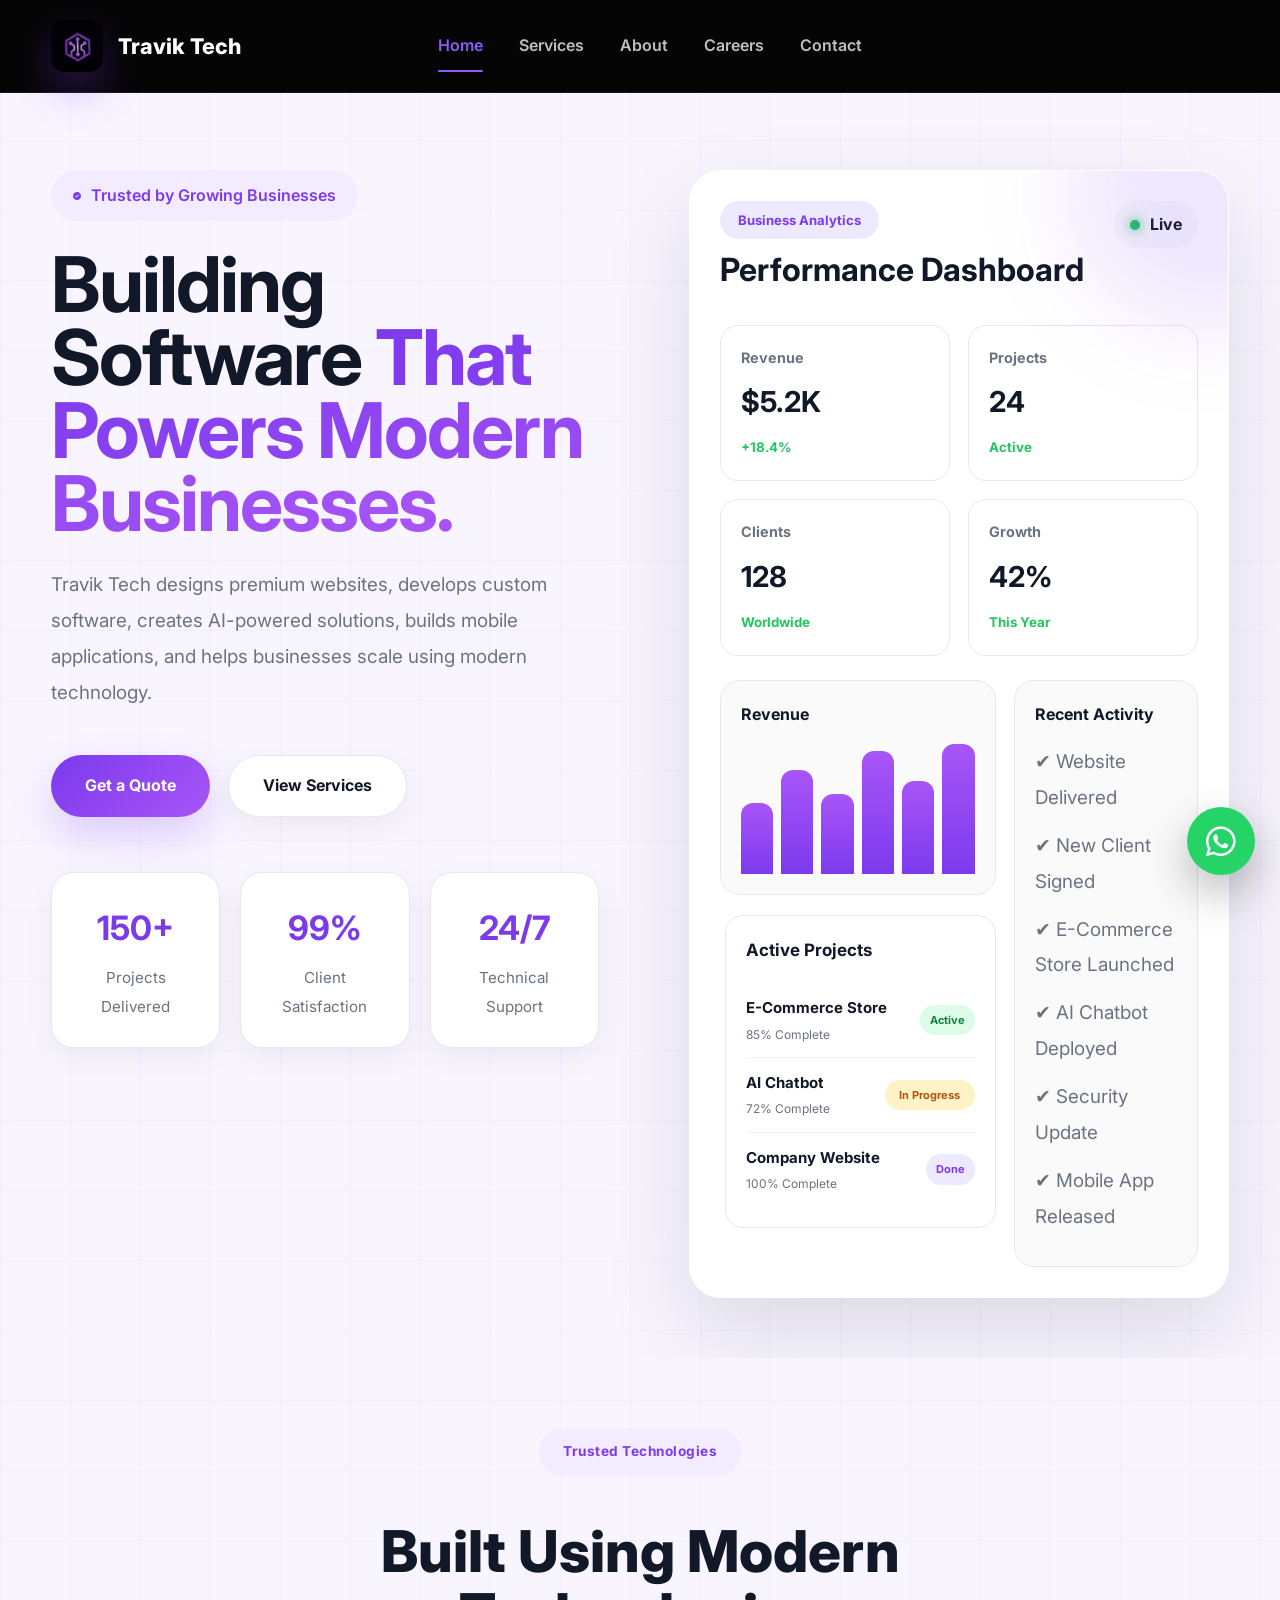
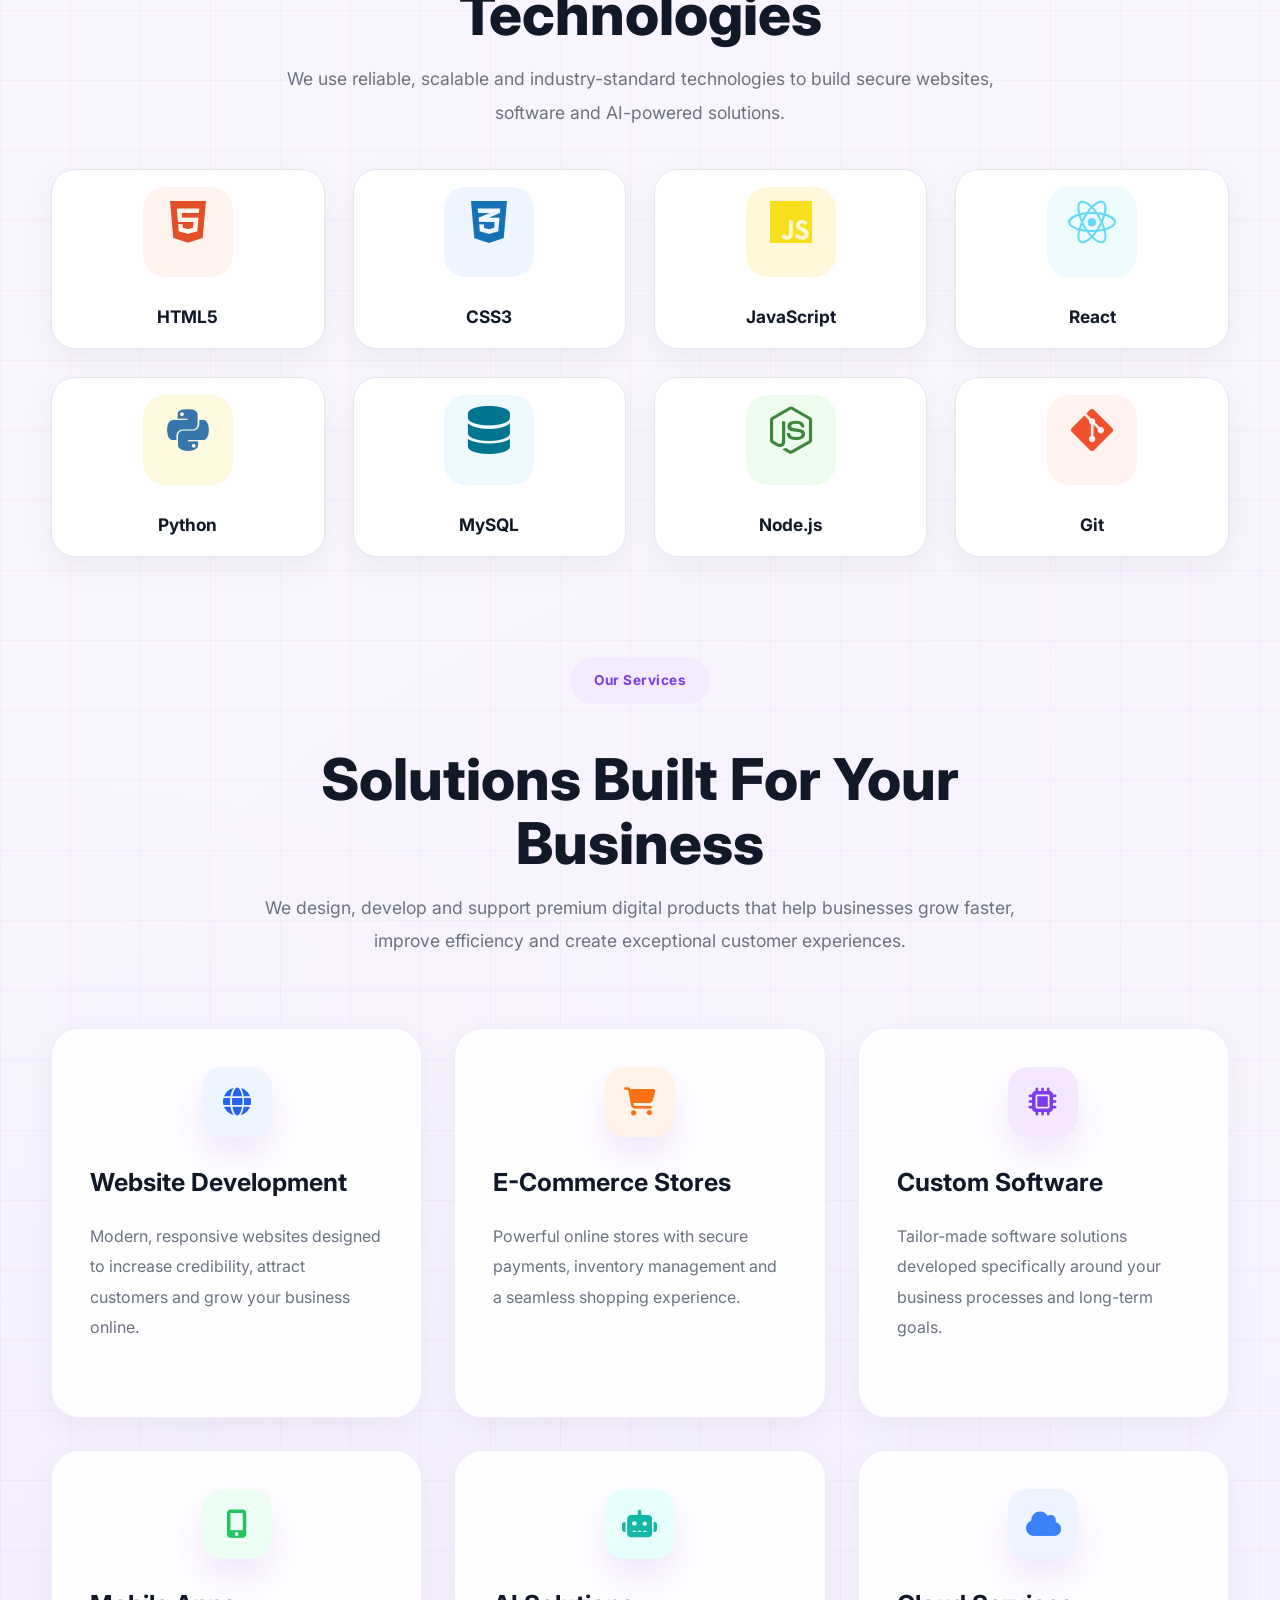
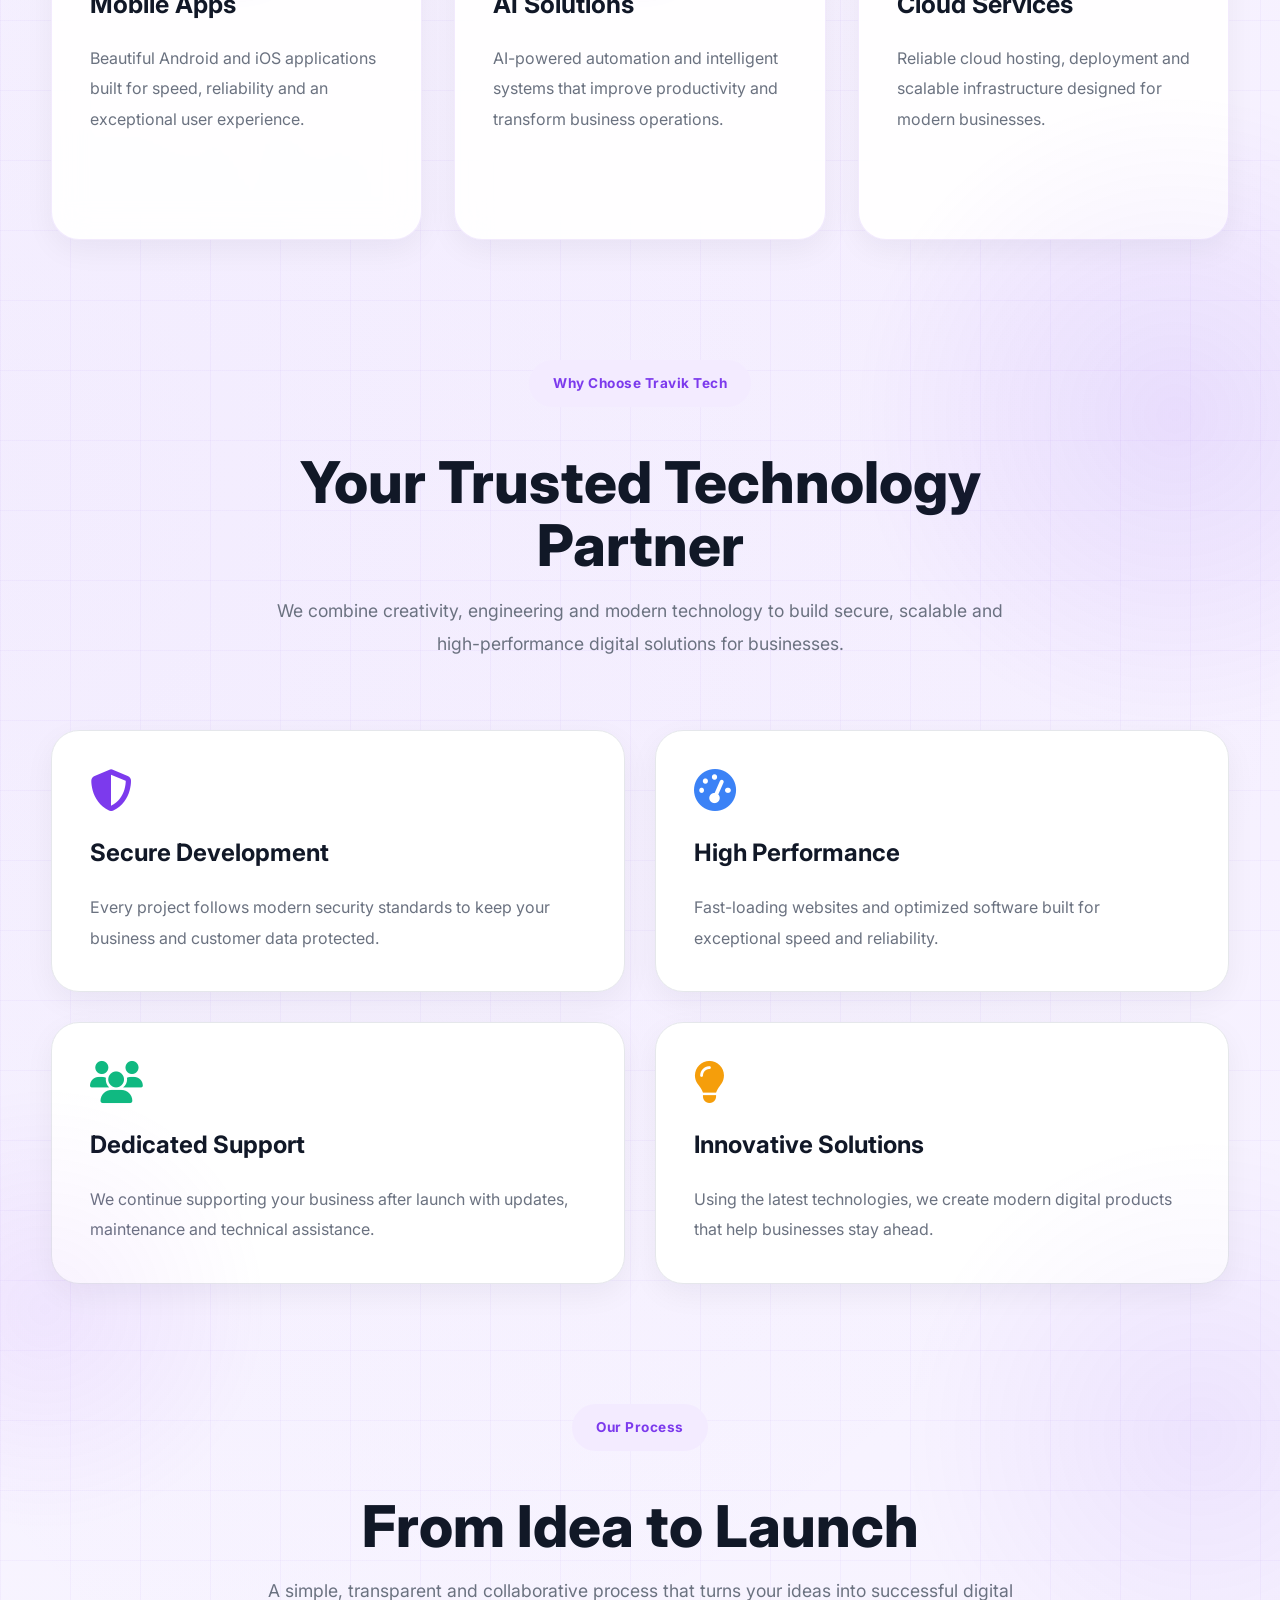
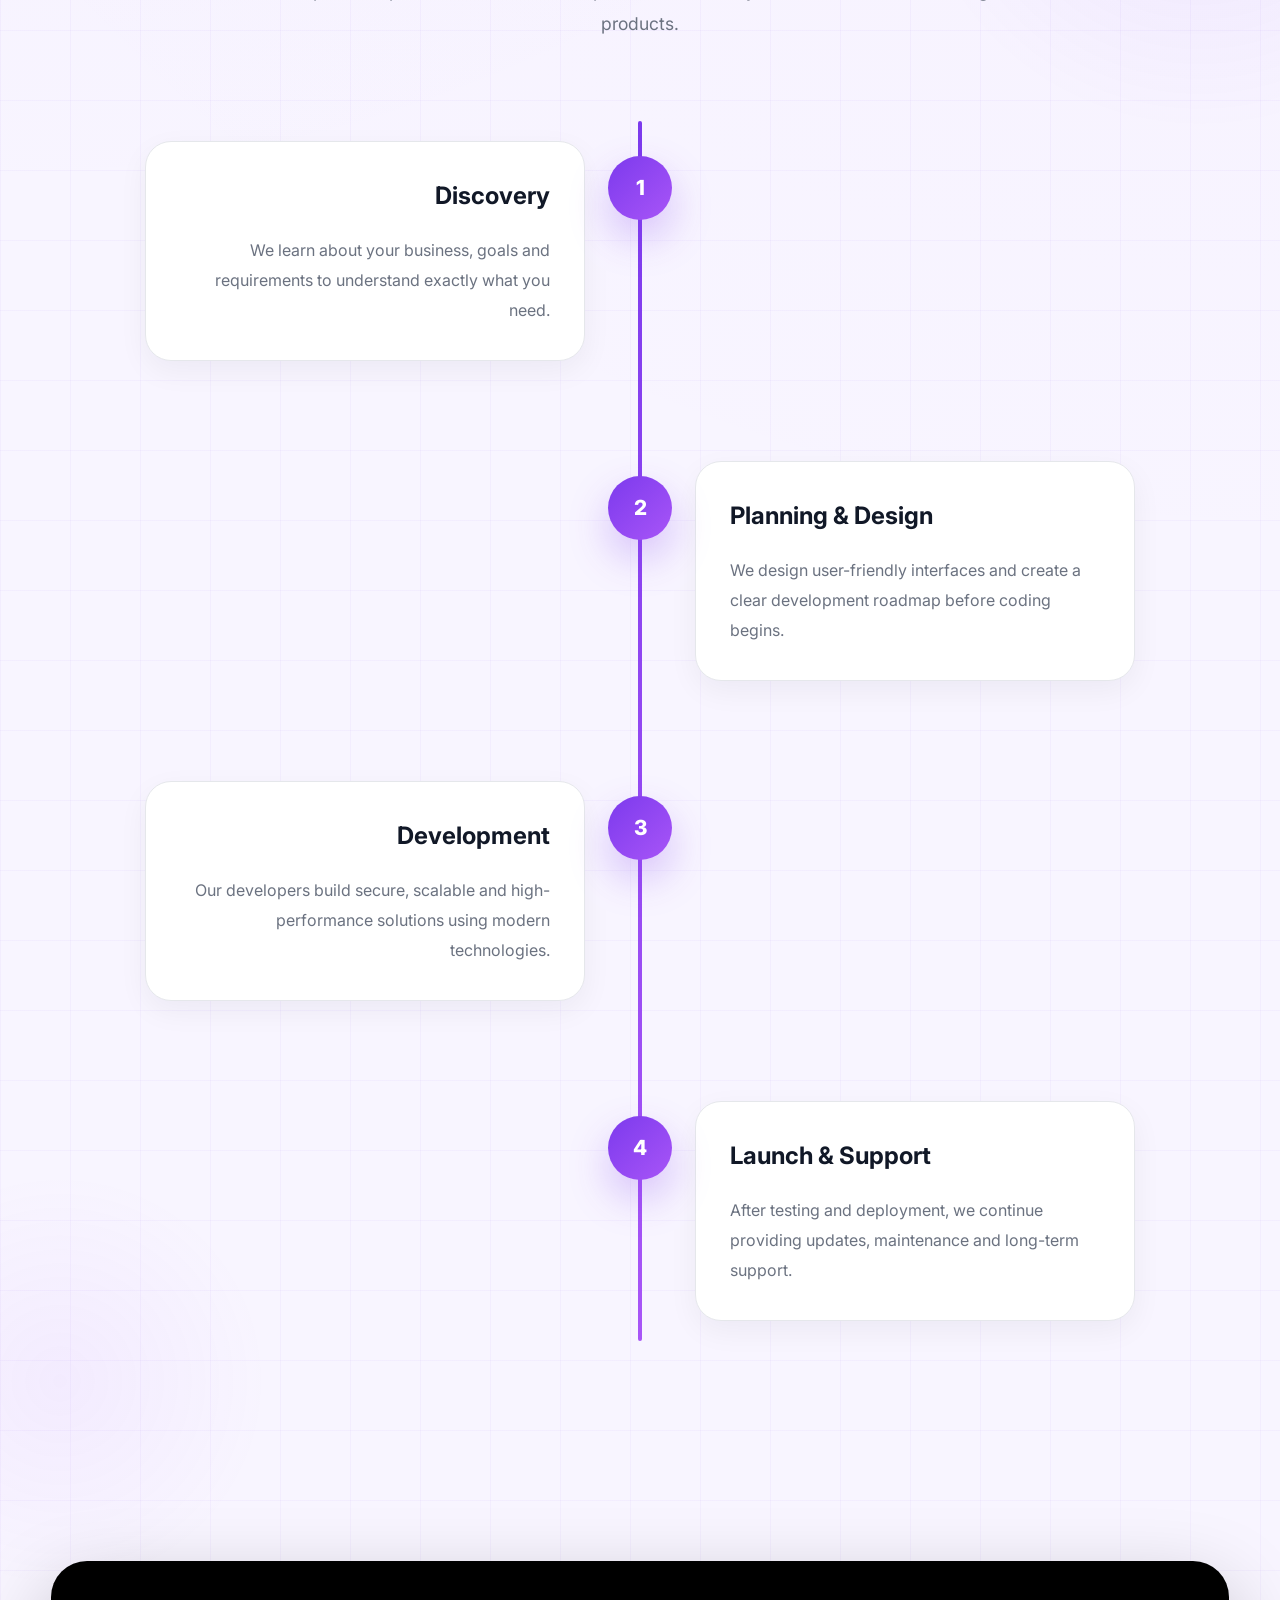
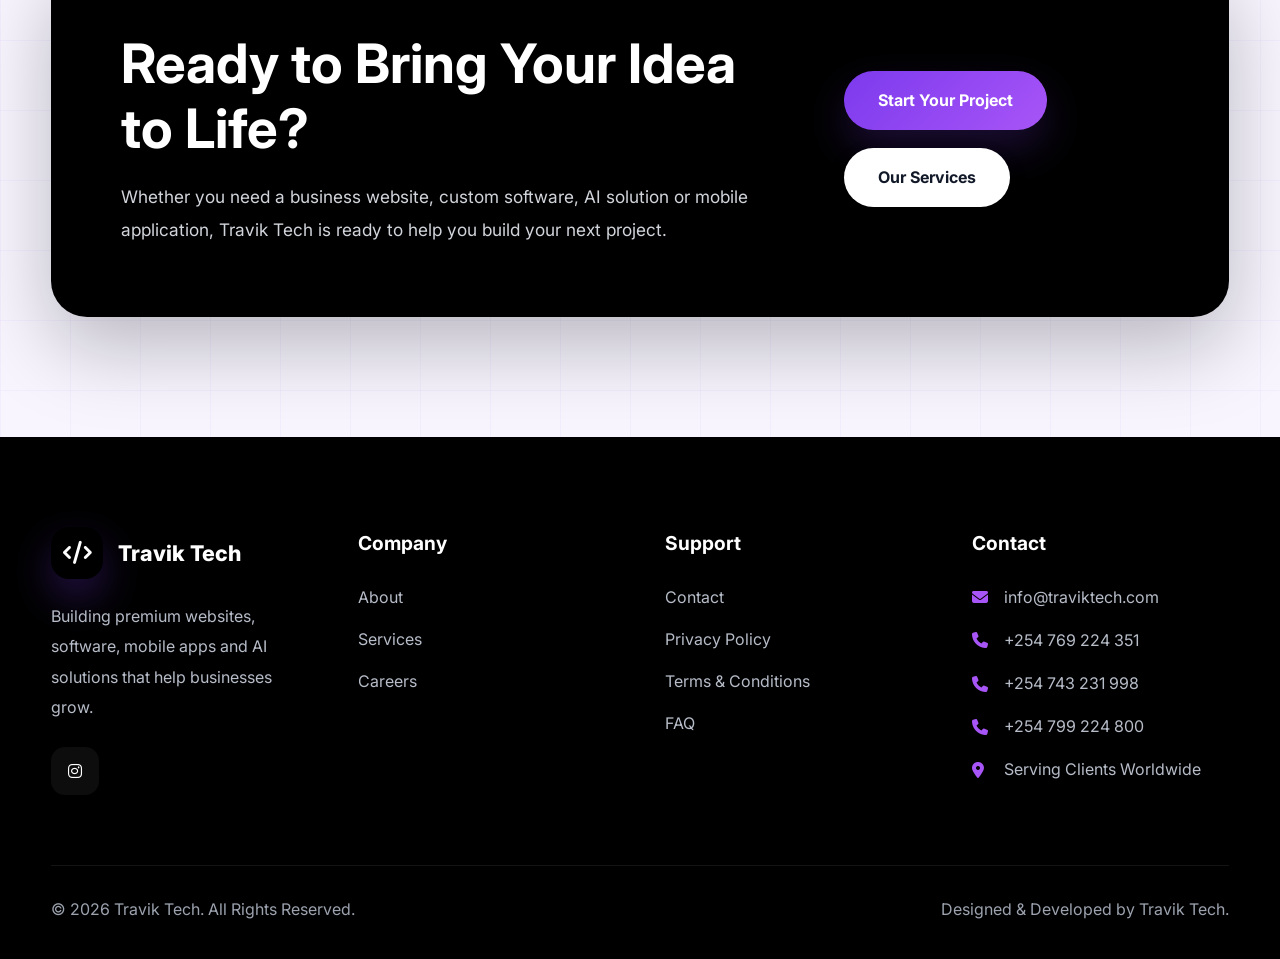
==== commit 0f567659: "Remove Get a Quote button" ====
--- a/index.html
+++ b/index.html
@@ -60,13 +60,6 @@
 </nav>
 
 <div class="header-buttons">
-
-
-<a href="contact.html" class="button button-primary">
-
-Get a Quote
-
-</a>
 
 </div>
 
--- a/css/styles.css
+++ b/css/styles.css
@@ -6544,4 +6544,1668 @@
         font-size:1.4rem;
     }
 
+}
+/* ================================
+   MOBILE RESPONSIVE FIX
+   ================================ */
+
+html,
+body {
+    width: 100%;
+    max-width: 100%;
+    overflow-x: hidden;
+}
+
+* {
+    box-sizing: border-box;
+}
+
+/* Prevent large sections from pushing outside the screen */
+main,
+section,
+footer,
+header {
+    max-width: 100%;
+}
+
+/* Mobile */
+@media (max-width: 768px) {
+
+    body {
+        width: 100%;
+        overflow-x: hidden;
+    }
+
+    .container {
+        width: 100%;
+        max-width: 100%;
+        padding-left: 20px;
+        padding-right: 20px;
+    }
+
+    /* Header */
+    header {
+        width: 100%;
+    }
+
+    /* Hero */
+    .hero {
+        width: 100%;
+        overflow: hidden;
+    }
+
+    .hero .container {
+        width: 100%;
+        padding: 70px 20px 40px;
+    }
+
+    /* Hero heading */
+    .hero h1 {
+        width: 100%;
+        max-width: 100%;
+        font-size: clamp(42px, 11vw, 64px);
+        line-height: 0.98;
+        letter-spacing: -2px;
+        word-wrap: break-word;
+        overflow-wrap: break-word;
+    }
+
+    /* Hero paragraph */
+    .hero p {
+        width: 100%;
+        max-width: 100%;
+        font-size: 18px;
+        line-height: 1.6;
+        margin-left: 0;
+        margin-right: 0;
+    }
+
+    /* Hero layout */
+    .hero-content {
+        width: 100%;
+        max-width: 100%;
+    }
+
+    .hero-grid {
+        display: flex;
+        flex-direction: column;
+        width: 100%;
+        gap: 40px;
+    }
+
+    /* Dashboard / hero visual */
+    .hero-dashboard,
+    .dashboard,
+    .dashboard-card {
+        width: 100%;
+        max-width: 100%;
+    }
+
+    /* Buttons */
+    .hero-buttons {
+        width: 100%;
+        display: flex;
+        flex-direction: column;
+        gap: 14px;
+    }
+
+    .hero-buttons a,
+    .hero-buttons button {
+        width: 100%;
+        max-width: 100%;
+    }
+
+    /* Images */
+    img {
+        max-width: 100%;
+        height: auto;
+    }
+
+    /* Cards */
+    .card,
+    .service-card,
+    .feature-card {
+        max-width: 100%;
+    }
+}
+
+/* Smaller phones */
+@media (max-width: 480px) {
+
+    .container {
+        padding-left: 16px;
+        padding-right: 16px;
+    }
+
+    .hero .container {
+        padding-left: 16px;
+        padding-right: 16px;
+        padding-top: 55px;
+    }
+
+    .hero h1 {
+        font-size: clamp(38px, 10.5vw, 52px);
+        line-height: 1;
+        letter-spacing: -1.5px;
+    }
+
+    .hero p {
+        font-size: 17px;
+        line-height: 1.55;
+    }
+}
+/* Mobile menu */
+@media (max-width: 768px) {
+    nav {
+        display: none;
+    }
+
+    nav.mobile-open {
+        display: flex;
+        flex-direction: column;
+        position: absolute;
+        top: 100%;
+        left: 0;
+        width: 100%;
+        padding: 20px;
+        background: #000;
+        z-index: 1000;
+    }
+
+    nav.mobile-open a {
+        display: block;
+        width: 100%;
+        padding: 15px 0;
+    }
+
+    .menu-toggle {
+        display: flex;
+        align-items: center;
+        justify-content: center;
+        cursor: pointer;
+    }
+}
+/* ==========================================
+   MOBILE RESPONSIVE FIX
+========================================== */
+
+* {
+    box-sizing: border-box;
+}
+
+html,
+body {
+    width: 100%;
+    max-width: 100%;
+    overflow-x: hidden;
+}
+
+img {
+    max-width: 100%;
+    height: auto;
+}
+
+/* Hamburger */
+.nav-toggle {
+    display: none;
+    border: none;
+    background: white;
+    width: 56px;
+    height: 56px;
+    border-radius: 16px;
+    align-items: center;
+    justify-content: center;
+    cursor: pointer;
+    font-size: 24px;
+}
+
+/* Mobile */
+@media (max-width: 768px) {
+
+    .container {
+        width: 100%;
+        max-width: 100%;
+        padding-left: 20px;
+        padding-right: 20px;
+    }
+
+    .site-header {
+        width: 100%;
+    }
+
+    .header-inner {
+        min-height: 82px;
+        width: 100%;
+    }
+
+    .brand {
+        min-width: 0;
+    }
+
+    .brand span {
+        white-space: nowrap;
+    }
+
+    .nav-menu {
+        display: none;
+        position: absolute;
+        top: 82px;
+        left: 20px;
+        right: 20px;
+        width: auto;
+        flex-direction: column;
+        background: #ffffff;
+        border-radius: 18px;
+        padding: 15px;
+        box-shadow: 0 15px 40px rgba(0, 0, 0, 0.15);
+        z-index: 9999;
+    }
+
+    .nav-menu.active {
+        display: flex;
+    }
+
+    .nav-menu.open a {
+    color: #111827 !important;
+    background: #ffffff !important;
+    opacity: 1 !important;
+    visibility: visible !important;
+    display: block !important;
+    text-decoration: none !important;
+}
+
+.nav-menu.open a:hover {
+    color: #7c3aed !important;
+}
+
+    .header-buttons {
+        display: none;
+    }
+
+    .nav-toggle {
+        display: flex;
+        flex-shrink: 0;
+        position: relative;
+        z-index: 10000;
+    }
+
+    /* HERO */
+
+    .hero {
+        width: 100%;
+        overflow: hidden;
+    }
+
+    .hero-grid {
+        display: flex;
+        flex-direction: column;
+        width: 100%;
+        gap: 40px;
+    }
+
+    .hero-content {
+        width: 100%;
+        max-width: 100%;
+        text-align: center;
+    }
+
+    .hero-badge {
+        display: inline-flex;
+        max-width: 100%;
+        font-size: 15px;
+        padding: 14px 20px;
+    }
+
+    .hero h1 {
+        width: 100%;
+        max-width: 100%;
+        font-size: clamp(42px, 11vw, 64px);
+        line-height: 1.05;
+        word-break: normal;
+        overflow-wrap: break-word;
+    }
+
+    .hero h1 span {
+        display: inline;
+    }
+
+    .hero-content > p {
+        width: 100%;
+        max-width: 100%;
+        font-size: 18px;
+        line-height: 1.7;
+    }
+
+    .hero-buttons {
+        width: 100%;
+        display: flex;
+        flex-direction: column;
+        gap: 14px;
+    }
+
+    .hero-buttons .button {
+        width: 100%;
+    }
+
+    .hero-stats {
+        width: 100%;
+        display: grid;
+        grid-template-columns: 1fr;
+        gap: 15px;
+    }
+
+    /* DASHBOARD */
+
+    .hero-dashboard {
+        width: 100%;
+        max-width: 100%;
+    }
+
+    .dashboard-window {
+        width: 100%;
+        max-width: 100%;
+    }
+
+    .dashboard-header {
+        flex-direction: column;
+        align-items: flex-start;
+        gap: 15px;
+    }
+
+    .metric-grid {
+        grid-template-columns: 1fr 1fr;
+        gap: 12px;
+    }
+
+    .metric-card {
+        min-width: 0;
+        padding: 18px;
+    }
+
+    .metric-card h2 {
+        font-size: 25px;
+    }
+
+    .dashboard-bottom {
+        grid-template-columns: 1fr;
+    }
+
+    /* GENERAL SECTIONS */
+
+    .section-head {
+        width: 100%;
+        max-width: 100%;
+    }
+
+    .section-head h2 {
+        font-size: clamp(34px, 9vw, 48px);
+        line-height: 1.1;
+    }
+
+    .section-head p {
+        font-size: 17px;
+        line-height: 1.6;
+    }
+
+    .services-grid {
+        grid-template-columns: 1fr;
+    }
+
+    .why-grid {
+        grid-template-columns: 1fr;
+    }
+
+    .trusted-grid {
+        grid-template-columns: repeat(2, 1fr);
+    }
+
+    .process-timeline {
+        width: 100%;
+    }
+
+    .process-card {
+        width: 100%;
+        max-width: 100%;
+    }
+
+    .cta-panel {
+        flex-direction: column;
+        text-align: center;
+        gap: 30px;
+    }
+
+    .cta-buttons {
+        width: 100%;
+        flex-direction: column;
+    }
+
+    .cta-buttons .button {
+        width: 100%;
+    }
+
+    /* FOOTER */
+
+    .footer-grid {
+        grid-template-columns: 1fr;
+        gap: 35px;
+    }
+
+}
+
+/* Smaller phones */
+@media (max-width: 480px) {
+
+    .container {
+        padding-left: 16px;
+        padding-right: 16px;
+    }
+
+    .brand-mark {
+        width: 52px;
+        height: 52px;
+    }
+
+    .brand span {
+        font-size: 20px;
+    }
+
+    .nav-toggle {
+        width: 52px;
+        height: 52px;
+    }
+
+    .hero h1 {
+        font-size: 43px;
+    }
+
+    .hero-content > p {
+        font-size: 17px;
+    }
+
+    .metric-grid {
+        grid-template-columns: 1fr;
+    }
+
+    .trusted-grid {
+        grid-template-columns: 1fr 1fr;
+    }
+
+}
+/* ==========================================
+   MOBILE NAVIGATION FIX
+========================================== */
+
+.nav-toggle {
+    display: none;
+}
+
+@media (max-width: 768px) {
+
+    .nav-toggle {
+        display: flex;
+        align-items: center;
+        justify-content: center;
+        width: 64px;
+        height: 64px;
+        border: none;
+        border-radius: 16px;
+        background: white;
+        cursor: pointer;
+        font-size: 28px;
+        color: #7c3aed;
+        z-index: 1001;
+    }
+
+    .nav-menu {
+        display: none;
+        position: absolute;
+        top: 100%;
+        left: 0;
+        right: 0;
+        width: 100%;
+        background: #ffffff;
+        padding: 20px;
+        box-shadow: 0 10px 30px rgba(0,0,0,0.1);
+        z-index: 1000;
+    }
+
+    .nav-menu.active {
+        display: flex;
+        flex-direction: column;
+        gap: 10px;
+    }
+
+    .nav-menu a {
+        display: block;
+        width: 100%;
+        padding: 16px;
+        text-align: center;
+        border-radius: 12px;
+        text-decoration: none;
+    }
+}
+.nav-toggle {
+    display: none;
+}
+
+@media (max-width: 768px) {
+
+    .nav-toggle {
+        display: flex;
+        align-items: center;
+        justify-content: center;
+        width: 64px;
+        height: 64px;
+        border: none;
+        border-radius: 16px;
+        background: #ffffff;
+        color: #7c3aed;
+        font-size: 28px;
+        cursor: pointer;
+        position: relative;
+        z-index: 1001;
+    }
+
+    .nav-menu {
+        display: none;
+        position: absolute;
+        top: 100%;
+        left: 0;
+        width: 100%;
+        background: #ffffff;
+        padding: 20px;
+        flex-direction: column;
+        gap: 10px;
+        z-index: 1000;
+    }
+
+    .nav-menu.active {
+        display: flex;
+    }
+
+    .nav-menu a {
+        width: 100%;
+        padding: 15px;
+        text-align: center;
+    }
+}
+@media (max-width: 768px) {
+
+    .nav-toggle {
+        display: flex;
+        align-items: center;
+        justify-content: center;
+        position: relative;
+        z-index: 9999;
+        cursor: pointer;
+        pointer-events: auto;
+    }
+
+    .nav-menu {
+        display: none;
+        position: absolute;
+        top: 100%;
+        left: 0;
+        width: 100%;
+        background: #fff;
+        padding: 20px;
+        z-index: 9998;
+        flex-direction: column;
+        gap: 10px;
+    }
+
+    .nav-menu.open {
+        display: flex;
+    }
+
+    .nav-menu a {
+        display: block;
+        width: 100%;
+        padding: 15px;
+        text-align: center;
+    }
+}
+/* ==========================================
+   MOBILE MENU
+========================================== */
+
+@media (max-width: 768px) {
+
+    .site-header {
+        position: relative;
+        z-index: 10000;
+        background: #000000;
+    }
+
+    .header-inner {
+        position: relative;
+    }
+
+    /* Hamburger - far right */
+    .nav-toggle {
+        display: flex !important;
+        align-items: center;
+        justify-content: center;
+
+        position: absolute !important;
+        right: 20px !important;
+        left: auto !important;
+        top: 50%;
+        transform: translateY(-50%);
+
+        width: 64px;
+        height: 64px;
+
+        background: #ffffff;
+        border: none;
+        border-radius: 18px;
+
+        cursor: pointer;
+        z-index: 10001;
+    }
+
+    .nav-toggle i {
+        color: #7c3aed;
+        font-size: 28px;
+        pointer-events: none;
+    }
+
+    /* Mobile dropdown */
+    .nav-menu {
+        position: absolute !important;
+        top: 100%;
+        left: 0 !important;
+        right: 0 !important;
+
+        width: 100% !important;
+
+        display: none !important;
+        flex-direction: column;
+
+        background: #000000 !important;
+
+        padding: 10px 20px 20px !important;
+        margin: 0 !important;
+
+        z-index: 10000;
+    }
+
+    /* Open menu */
+    .nav-menu.open,
+    .nav-menu.active {
+        display: flex !important;
+    }
+
+    /* Menu links */
+    .nav-menu a {
+        display: block !important;
+
+        width: 100% !important;
+        box-sizing: border-box;
+
+        padding: 18px 15px !important;
+
+        background: #000000 !important;
+        color: #ffffff !important;
+
+        text-align: center !important;
+        text-decoration: none !important;
+
+        opacity: 1 !important;
+        visibility: visible !important;
+
+        cursor: pointer;
+    }
+
+    /* Active link */
+    .nav-menu a.active {
+        color: #a855f7 !important;
+    }
+
+    /* Hover */
+    .nav-menu a:hover {
+        color: #a855f7 !important;
+        background: #000000 !important;
+    }
+
+    /* Hide Get a Quote in header */
+    .header-buttons {
+        display: none !important;
+    }
+}
+/* ==========================================
+   MOBILE MENU - BLACK FIX
+========================================== */
+
+@media (max-width: 768px) {
+
+    .nav-menu.open,
+    .nav-menu.active {
+        background: #000000 !important;
+        background-color: #000000 !important;
+    }
+
+    .nav-menu.open > a,
+    .nav-menu.active > a {
+        background: #000000 !important;
+        background-color: #000000 !important;
+
+        color: #ffffff !important;
+
+        opacity: 1 !important;
+        visibility: visible !important;
+
+        display: block !important;
+        width: 100% !important;
+        box-sizing: border-box !important;
+
+        border: none !important;
+        border-bottom: 1px solid #333333 !important;
+    }
+
+    .nav-menu.open > a.active,
+    .nav-menu.active > a.active {
+        background: #000000 !important;
+        background-color: #000000 !important;
+        color: #a855f7 !important;
+    }
+
+    .nav-menu.open > a:hover,
+    .nav-menu.active > a:hover {
+        background: #000000 !important;
+        background-color: #000000 !important;
+        color: #a855f7 !important;
+    }
+}
+/* ==========================================
+   MOBILE HEADER FINAL POSITION
+========================================== */
+
+@media (max-width: 768px) {
+
+    .header-inner {
+        display: flex !important;
+        align-items: center !important;
+        width: 100% !important;
+    }
+
+    /* Travik Tech stays on the left */
+    .brand {
+        flex-shrink: 0 !important;
+    }
+
+    /* Get a Quote in the middle */
+    .header-buttons {
+        position: absolute !important;
+        left: 50% !important;
+        transform: translateX(-50%) !important;
+
+        display: flex !important;
+        margin: 0 !important;
+    }
+
+    .header-buttons .button {
+        display: flex !important;
+        align-items: center !important;
+        justify-content: center !important;
+
+        padding: 12px 16px !important;
+        font-size: 13px !important;
+
+        white-space: nowrap !important;
+    }
+
+    /* Hamburger stays at the far right */
+    .nav-toggle {
+        display: flex !important;
+
+        margin-left: auto !important;
+        margin-right: 0 !important;
+
+        width: 56px !important;
+        height: 56px !important;
+
+        flex-shrink: 0 !important;
+
+        align-items: center !important;
+        justify-content: center !important;
+
+        background: #ffffff !important;
+        border: none !important;
+        border-radius: 16px !important;
+
+        z-index: 10001 !important;
+    }
+
+    .nav-toggle i {
+        color: #7c3aed !important;
+        font-size: 25px !important;
+    }
+}
+/* ==========================================
+   MOBILE GET A QUOTE BUTTON - NO ARROW
+========================================== */
+
+@media (max-width: 768px) {
+
+    .header-buttons {
+        display: flex !important;
+        align-items: center;
+        justify-content: center;
+
+        position: absolute;
+        left: 50%;
+        transform: translateX(-50%);
+
+        margin: 0 !important;
+    }
+
+    .header-buttons .button {
+        white-space: nowrap;
+    }
+
+    /* Hide arrow inside Get a Quote */
+    .header-buttons .button i {
+        display: none !important;
+    }
+
+    /* Keep hamburger on the far right */
+    .nav-toggle {
+        position: relative !important;
+        margin-left: auto !important;
+    }
+}
+/* ==========================================
+   FINAL MOBILE HEADER POSITION
+   Get a Quote centered between logo and hamburger
+========================================== */
+
+@media (max-width: 768px) {
+
+    .site-header .header-inner {
+        position: relative !important;
+        display: flex !important;
+        align-items: center !important;
+    }
+
+    /* Travik Tech stays on the left */
+    .site-header .brand {
+        flex-shrink: 0 !important;
+    }
+
+    /* Get a Quote */
+    .site-header .header-buttons {
+        display: block !important;
+
+        position: absolute !important;
+
+        /* Move it into the space between logo and hamburger */
+        left: 58% !important;
+        top: 50% !important;
+
+        transform: translate(-50%, -50%) !important;
+
+        margin: 0 !important;
+
+        z-index: 10001 !important;
+    }
+
+    .site-header .header-buttons .button {
+        display: flex !important;
+        align-items: center !important;
+        justify-content: center !important;
+
+        white-space: nowrap !important;
+
+        padding: 14px 20px !important;
+        font-size: 14px !important;
+    }
+
+    /* Hamburger stays completely on the far right */
+    .site-header .nav-toggle {
+        display: flex !important;
+
+        margin-left: auto !important;
+
+        position: relative !important;
+
+        z-index: 10002 !important;
+    }
+
+    /* Completely remove the arrow from Get a Quote */
+    .site-header .header-buttons .button i {
+        display: none !important;
+    }
+}
+/* ==========================================
+   FINAL MOBILE HEADER ALIGNMENT
+========================================== */
+
+@media (max-width: 768px) {
+
+    .site-header .header-inner {
+        height: 82px !important;
+        display: flex !important;
+        align-items: center !important;
+        position: relative !important;
+    }
+
+    /* Travik Tech */
+    .site-header .brand {
+        display: flex !important;
+        align-items: center !important;
+        height: 56px !important;
+        margin: 0 !important;
+    }
+
+    /* Get a Quote */
+    .site-header .header-buttons {
+        top: 50% !important;
+        transform: translate(-50%, -50%) !important;
+        margin: 0 !important;
+    }
+
+    .site-header .header-buttons .button {
+        height: 56px !important;
+        display: flex !important;
+        align-items: center !important;
+        justify-content: center !important;
+    }
+
+    /* Hamburger */
+    .site-header .nav-toggle {
+        width: 56px !important;
+        height: 56px !important;
+        display: flex !important;
+        align-items: center !important;
+        justify-content: center !important;
+        margin: 0 0 0 auto !important;
+    }
+}/* ==========================================
+   FINAL MOBILE HEADER VERTICAL ALIGNMENT
+========================================== */
+
+@media (max-width: 768px) {
+
+    .site-header .header-inner {
+        display: flex !important;
+        align-items: center !important;
+    }
+
+    /* Travik Tech */
+    .site-header .brand {
+        position: relative !important;
+        top: 0 !important;
+        transform: none !important;
+        display: flex !important;
+        align-items: center !important;
+    }
+
+    /* Get a Quote */
+    .site-header .header-buttons {
+        top: 50% !important;
+        transform: translate(-50%, -50%) !important;
+        margin: 0 !important;
+    }
+
+    .site-header .header-buttons .button {
+        position: relative !important;
+        top: 0 !important;
+        transform: none !important;
+        height: 56px !important;
+        display: flex !important;
+        align-items: center !important;
+        justify-content: center !important;
+    }
+
+    /* Hamburger */
+    .site-header .nav-toggle {
+        position: relative !important;
+        top: 0 !important;
+        transform: none !important;
+
+        width: 56px !important;
+        height: 56px !important;
+
+        margin-top: 0 !important;
+        margin-bottom: 0 !important;
+
+        display: flex !important;
+        align-items: center !important;
+        justify-content: center !important;
+    }
+
+}
+/* ==========================================
+   ABOUT PAGE - MOBILE FIX
+========================================== */
+
+@media (max-width: 768px) {
+
+    /* Give the About page content proper space below header */
+    body:has(.about-hero) .about-hero {
+        padding-top: 70px !important;
+    }
+
+    /* Keep About page hero inside the screen */
+    body:has(.about-hero) .about-hero .container {
+        width: 100% !important;
+        max-width: 100% !important;
+        padding-left: 16px !important;
+        padding-right: 16px !important;
+        box-sizing: border-box !important;
+    }
+
+    /* Prevent About heading from being cut off */
+    body:has(.about-hero) .about-hero h1 {
+        font-size: 44px !important;
+        line-height: 1.08 !important;
+        width: 100% !important;
+        max-width: 100% !important;
+        margin-left: 0 !important;
+        margin-right: 0 !important;
+    }
+
+    /* About paragraph */
+    body:has(.about-hero) .about-hero p {
+        width: 100% !important;
+        max-width: 100% !important;
+    }
+
+}
+/* ==========================================
+   ABOUT CTA - MOBILE SPACING
+   ========================================== */
+
+@media (max-width: 768px) {
+
+    .about-cta {
+        padding-bottom: 40px !important;
+    }
+
+    .about-cta h2 {
+        margin-bottom: 20px !important;
+    }
+
+    .about-cta p {
+        margin-bottom: 28px !important;
+    }
+
+    .about-cta .button {
+        margin-top: 0 !important;
+    }
+
+}
+/* ==========================================
+   ABOUT PAGE - MOBILE TEXT FIX
+   ========================================== */
+
+@media (max-width: 768px) {
+
+    .about-hero {
+        overflow: hidden !important;
+    }
+
+    .about-hero h1,
+    .about-hero p {
+        width: 100% !important;
+        max-width: 100% !important;
+        box-sizing: border-box !important;
+    }
+
+    .about-hero h1 {
+        font-size: 44px !important;
+        line-height: 1.08 !important;
+        word-wrap: break-word !important;
+        overflow-wrap: break-word !important;
+    }
+
+    .about-hero p {
+        font-size: 18px !important;
+        line-height: 1.6 !important;
+        overflow-wrap: break-word !important;
+    }
+
+}
+/* ==========================================
+   FINAL MOBILE FIX - ABOUT PAGE
+   ========================================== */
+
+@media (max-width: 768px) {
+
+    .about-hero,
+    .about-hero .container,
+    .about-hero-content {
+        width: 100% !important;
+        max-width: 100% !important;
+        min-width: 0 !important;
+        box-sizing: border-box !important;
+        overflow: hidden !important;
+    }
+
+    .about-hero .container {
+        padding-left: 16px !important;
+        padding-right: 16px !important;
+    }
+
+    .about-hero h1 {
+        width: 100% !important;
+        max-width: 100% !important;
+        min-width: 0 !important;
+        box-sizing: border-box !important;
+        overflow-wrap: anywhere !important;
+        word-break: normal !important;
+    }
+
+    .about-hero p {
+        width: 100% !important;
+        max-width: 100% !important;
+        min-width: 0 !important;
+        box-sizing: border-box !important;
+        overflow-wrap: anywhere !important;
+        word-break: normal !important;
+    }
+
+}
+/* ==========================================
+   ABOUT PAGE - FIX MOBILE OVERFLOW
+   ========================================== */
+
+@media (max-width: 768px) {
+
+    /* Make the About layout fit the screen */
+    .about-hero-grid {
+        display: block !important;
+        width: 100% !important;
+        max-width: 100% !important;
+        min-width: 0 !important;
+        box-sizing: border-box !important;
+    }
+
+    /* Make the left content fit inside the grid */
+    .about-content {
+        width: 100% !important;
+        max-width: 100% !important;
+        min-width: 0 !important;
+        box-sizing: border-box !important;
+    }
+
+    /* Stop the About heading from creating horizontal overflow */
+    .about-content h1 {
+        width: 100% !important;
+        max-width: 100% !important;
+        min-width: 0 !important;
+        box-sizing: border-box !important;
+        overflow-wrap: break-word !important;
+    }
+
+    /* Keep paragraphs inside the screen */
+    .about-content p {
+        width: 100% !important;
+        max-width: 100% !important;
+        min-width: 0 !important;
+        box-sizing: border-box !important;
+        overflow-wrap: break-word !important;
+    }
+
+    /* Make the main container fit the phone */
+    .about-hero .container {
+        width: 100% !important;
+        max-width: 100% !important;
+        min-width: 0 !important;
+        box-sizing: border-box !important;
+        padding-left: 16px !important;
+        padding-right: 16px !important;
+    }
+
+}
+/* =========================================================
+   ABOUT PAGE - MOBILE FIX
+========================================================= */
+
+@media (max-width: 768px) {
+
+    /* Keep the whole About hero inside the phone */
+    .about-hero,
+    .about-hero .container,
+    .about-hero-grid,
+    .about-content,
+    .about-right,
+    .about-dashboard,
+    .technology-ecosystem {
+        width: 100% !important;
+        max-width: 100% !important;
+        min-width: 0 !important;
+        box-sizing: border-box !important;
+    }
+
+    .about-hero .container {
+        padding-left: 16px !important;
+        padding-right: 16px !important;
+    }
+
+    /* Main About layout becomes one column */
+    .about-hero-grid {
+        display: flex !important;
+        flex-direction: column !important;
+        gap: 30px !important;
+    }
+
+    /* About text */
+    .about-content {
+        overflow: hidden !important;
+    }
+
+    .about-hero h1 {
+        width: 100% !important;
+        max-width: 100% !important;
+        font-size: 44px !important;
+        line-height: 1.08 !important;
+        overflow-wrap: break-word !important;
+        word-wrap: break-word !important;
+    }
+
+    .about-hero p {
+        width: 100% !important;
+        max-width: 100% !important;
+        overflow-wrap: break-word !important;
+        word-wrap: break-word !important;
+    }
+
+    /* Buttons stay inside the screen */
+    .about-hero .hero-buttons {
+        width: 100% !important;
+        max-width: 100% !important;
+    }
+
+    .about-hero .hero-buttons .button {
+        width: 100% !important;
+        max-width: 100% !important;
+        box-sizing: border-box !important;
+    }
+
+    /* Strengths section */
+    .dashboard-cards {
+        display: grid !important;
+        grid-template-columns: repeat(2, minmax(0, 1fr)) !important;
+        gap: 16px !important;
+        width: 100% !important;
+        max-width: 100% !important;
+    }
+
+    /* IMPORTANT: prevents cards from being cut on the right */
+    .dashboard-card {
+        width: 100% !important;
+        min-width: 0 !important;
+        max-width: 100% !important;
+        box-sizing: border-box !important;
+        overflow: hidden !important;
+    }
+
+    .dashboard-card strong,
+    .dashboard-card small {
+        display: block !important;
+        max-width: 100% !important;
+        overflow-wrap: break-word !important;
+        word-wrap: break-word !important;
+    }
+
+    /* Technology Ecosystem */
+    .technology-ecosystem {
+        overflow: hidden !important;
+    }
+
+    .ecosystem-content {
+        width: 100% !important;
+        max-width: 100% !important;
+        min-width: 0 !important;
+        box-sizing: border-box !important;
+    }
+
+    .ecosystem-image {
+        width: 100% !important;
+        max-width: 100% !important;
+        overflow: hidden !important;
+    }
+
+    .ecosystem-image img {
+        display: block !important;
+        width: 100% !important;
+        max-width: 100% !important;
+        height: auto !important;
+        box-sizing: border-box !important;
+    }
+}
+/* =========================================================
+   CAREERS PAGE - MOBILE ONLY
+   Keep desktop layout exactly as it is
+========================================================= */
+
+@media screen and (max-width: 768px) {
+
+    /* Careers hero becomes a single vertical column */
+    .careers-hero-grid {
+        display: flex !important;
+        flex-direction: column !important;
+        align-items: stretch !important;
+        width: 100% !important;
+        max-width: 100% !important;
+        gap: 0 !important;
+    }
+
+    /* Text section */
+    .careers-hero-content {
+        width: 100% !important;
+        max-width: 100% !important;
+        flex: none !important;
+        order: 1 !important;
+        box-sizing: border-box !important;
+    }
+
+    /* Make paragraph finish before dashboard */
+    .careers-hero-content p {
+        width: 100% !important;
+        max-width: 100% !important;
+        box-sizing: border-box !important;
+        display: block !important;
+        margin-bottom: 30px !important;
+    }
+
+    /* Dashboard MUST be underneath */
+    .career-dashboard {
+        order: 2 !important;
+
+        display: block !important;
+
+        width: 100% !important;
+        max-width: 100% !important;
+        min-width: 0 !important;
+
+        margin: 30px 0 0 0 !important;
+        padding: 0 !important;
+
+        position: relative !important;
+        top: auto !important;
+        right: auto !important;
+        bottom: auto !important;
+        left: auto !important;
+
+        transform: none !important;
+        float: none !important;
+        clear: both !important;
+
+        grid-column: auto !important;
+        grid-row: auto !important;
+
+        box-sizing: border-box !important;
+    }
+
+    /* Dashboard itself must not create a side-by-side layout */
+    .career-dashboard .dashboard-cards {
+        width: 100% !important;
+        max-width: 100% !important;
+        box-sizing: border-box !important;
+    }
+
+}
+/* =========================================================
+   CAREERS PAGE - MOBILE LAYOUT FIX
+   Keeps desktop layout unchanged
+========================================================= */
+
+@media screen and (max-width: 768px) {
+
+    /* Force the Careers hero into one column */
+    .careers-hero .hero-grid {
+        display: flex !important;
+        flex-direction: column !important;
+        align-items: stretch !important;
+        width: 100% !important;
+        max-width: 100% !important;
+    }
+
+    /* Left text/content stays first */
+    .careers-hero .hero-content {
+        width: 100% !important;
+        max-width: 100% !important;
+        min-width: 0 !important;
+        flex: none !important;
+    }
+
+    /* Career dashboard moves BELOW the paragraph */
+    .careers-hero .career-dashboard {
+        position: static !important;
+        width: 100% !important;
+        max-width: 100% !important;
+        min-width: 0 !important;
+        margin-top: 40px !important;
+        margin-left: 0 !important;
+        margin-right: 0 !important;
+        transform: none !important;
+        float: none !important;
+        clear: both !important;
+        grid-column: auto !important;
+        grid-row: auto !important;
+        order: 2 !important;
+        box-sizing: border-box !important;
+    }
+
+    /* Make sure the dashboard itself doesn't overflow */
+    .careers-hero .career-dashboard *,
+    .careers-hero .career-dashboard {
+        max-width: 100% !important;
+        box-sizing: border-box !important;
+    }
+}
+/* =========================================================
+   MOBILE HERO POSITION - ALL PAGES
+   Desktop is NOT affected
+========================================================= */
+
+@media screen and (max-width: 768px) {
+
+    main > .hero {
+        margin-top: 0 !important;
+        padding-top: 40px !important;
+    }
+
+    main > .hero .container {
+        padding-top: 0 !important;
+    }
+
+}
+/* ==========================================
+   TRAVIK TECH ORIGINAL LOGO
+========================================== */
+
+.brand-mark img {
+    width: 100%;
+    height: 100%;
+    object-fit: contain;
+    display: block;
+}
+/* ==========================================
+   FINAL LOGO OVERRIDE
+   This overrides all previous logo styles
+========================================== */
+
+.brand-mark {
+    width: 52px !important;
+    height: 52px !important;
+    min-width: 52px !important;
+    min-height: 52px !important;
+    max-width: 52px !important;
+    max-height: 52px !important;
+
+    display: flex !important;
+    align-items: center !important;
+    justify-content: center !important;
+
+    background: transparent !important;
+    padding: 0 !important;
+    margin: 0 !important;
+    border: none !important;
+
+    overflow: visible !important;
+    flex-shrink: 0 !important;
+}
+
+.brand-mark img {
+    display: block !important;
+
+    width: 52px !important;
+    height: 52px !important;
+    min-width: 52px !important;
+    min-height: 52px !important;
+    max-width: 52px !important;
+    max-height: 52px !important;
+
+    object-fit: contain !important;
+    visibility: visible !important;
+    opacity: 1 !important;
+}
+/* ==========================================
+   FORCE TRAVIK TECH LOGO
+   ========================================== */
+
+.site-header .brand-mark {
+    width: 52px !important;
+    height: 52px !important;
+    min-width: 52px !important;
+    min-height: 52px !important;
+
+    display: flex !important;
+    align-items: center !important;
+    justify-content: center !important;
+
+    background: #000 !important;
+    border-radius: 14px !important;
+    overflow: hidden !important;
+    padding: 0 !important;
+}
+
+.site-header .brand-mark i {
+    display: none !important;
+}
+
+.site-header .brand-mark::after {
+    content: "" !important;
+
+    display: block !important;
+
+    width: 100% !important;
+    height: 100% !important;
+
+    background-image: url("../images/Logo.png") !important;
+    background-size: contain !important;
+    background-position: center !important;
+    background-repeat: no-repeat !important;
+}
+/* ==========================================
+   MOBILE FOOTER
+   ========================================== */
+
+@media screen and (max-width: 768px) {
+
+    footer,
+    .site-footer {
+        width: 100% !important;
+        max-width: 100% !important;
+        box-sizing: border-box !important;
+        overflow: hidden !important;
+    }
+
+    footer .container,
+    .site-footer .container {
+        width: 100% !important;
+        max-width: 100% !important;
+        padding-left: 20px !important;
+        padding-right: 20px !important;
+        box-sizing: border-box !important;
+    }
+
+    footer * ,
+    .site-footer * {
+        max-width: 100% !important;
+        box-sizing: border-box !important;
+        overflow-wrap: break-word !important;
+    }
+
+    footer .footer-inner,
+    .site-footer .footer-inner {
+        width: 100% !important;
+        max-width: 100% !important;
+    }
+
+    footer .footer-content,
+    .site-footer .footer-content {
+        width: 100% !important;
+        max-width: 100% !important;
+    }
+
+}
+@media screen and (max-width: 768px) {
+
+    footer .brand-mark i,
+    .site-footer .brand-mark i {
+        display: none !important;
+    }
+
+    footer .brand-mark::after,
+    .site-footer .brand-mark::after {
+        content: "" !important;
+        display: block !important;
+        width: 100% !important;
+        height: 100% !important;
+        background-image: url("../images/Logo.png") !important;
+        background-size: contain !important;
+        background-position: center !important;
+        background-repeat: no-repeat !important;
+    }
+
+}
+/* ==========================================
+   MOBILE - PERFORMANCE DASHBOARD FIX
+========================================== */
+
+@media screen and (max-width: 768px) {
+
+    .hero-dashboard .dashboard-header h3 {
+        width: 100% !important;
+        max-width: 100% !important;
+        font-size: 36px !important;
+        line-height: 1.15 !important;
+        white-space: normal !important;
+        overflow: visible !important;
+        word-break: normal !important;
+        overflow-wrap: normal !important;
+        box-sizing: border-box !important;
+    }
+
+}
+@media screen and (max-width: 768px) {
+
+    .hero-dashboard {
+        width: 100% !important;
+        max-width: 100% !important;
+        min-width: 0 !important;
+        box-sizing: border-box !important;
+        overflow: hidden !important;
+    }
+
+    .hero-dashboard .dashboard-window {
+        width: 100% !important;
+        max-width: 100% !important;
+        min-width: 0 !important;
+        box-sizing: border-box !important;
+        overflow: hidden !important;
+    }
+
+    .hero-dashboard .dashboard-header {
+        width: 100% !important;
+        max-width: 100% !important;
+        min-width: 0 !important;
+        box-sizing: border-box !important;
+    }
+
 }
